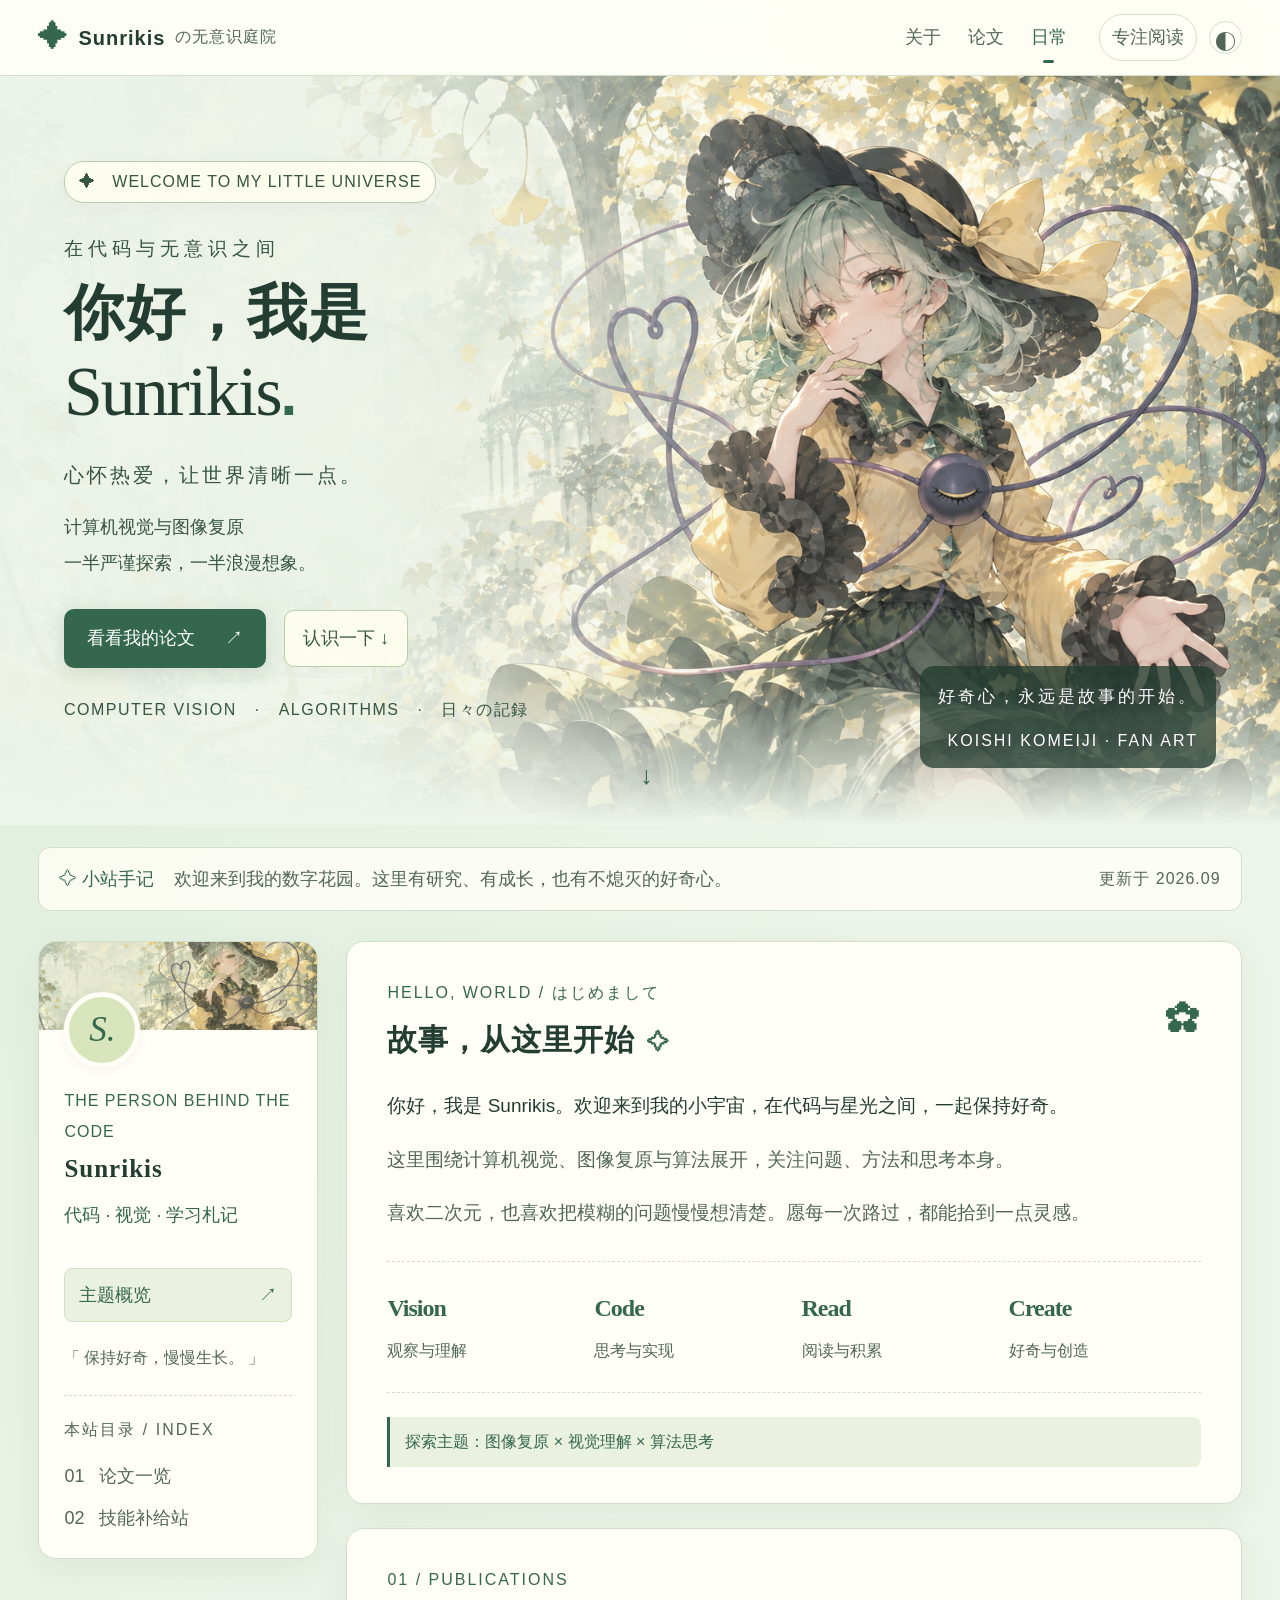
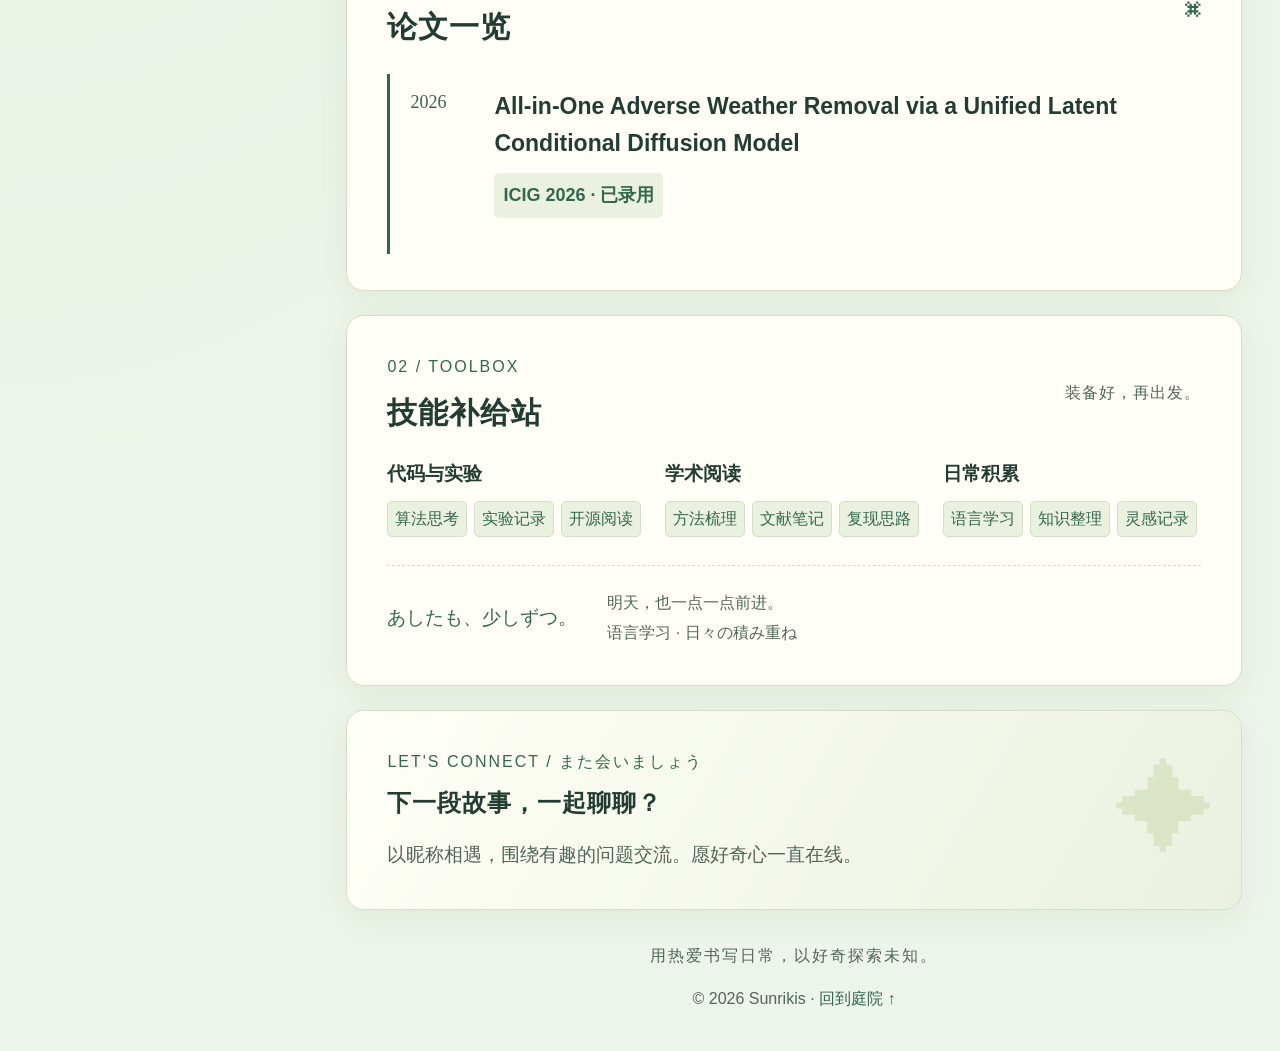
==== index.html @ c8ffd922 "Sunrikis personal homepage" ====
<!doctype html>
<html lang="zh-CN">
<head>
<meta charset="utf-8"><meta name="viewport" content="width=device-width, initial-scale=1">
<meta name="description" content="Sunrikis 的个人主页。计算机视觉、图像复原与算法学习札记。">
<meta name="theme-color" content="#edf4e9"><title>Sunrikis · 个人主页</title>
<link rel="icon" href="assets/favicon.svg" type="image/svg+xml"><link rel="preload" as="image" href="assets/koishi-garden-v2.png"><link rel="stylesheet" href="css/styles.css?v=koishi-20260916-r2">
<script>try{const t=localStorage.getItem('theme');if(t==='dark'||(!t&&matchMedia('(prefers-color-scheme: dark)').matches))document.documentElement.dataset.theme='dark'}catch{}</script>
<script src="js/profile.js?v=koishi-20260916-r2" defer></script><script src="js/script.js?v=koishi-20260916-r2" defer></script>
</head>
<body>
<a class="skip-link" href="#main">跳转到正文</a>
<header class="topbar"><a class="wordmark" href="#home"><span class="brand-icon">✦</span> Sunrikis<span class="brand-suffix">の无意识庭院</span></a>
<nav aria-label="主导航"><a href="#about">关于</a><a href="#publications">论文</a><a href="#skills">日常</a></nav>
<div class="header-tools"><button id="reading-toggle" type="button" aria-pressed="false">专注阅读</button><button class="theme-toggle" id="theme-toggle" type="button" aria-label="切换深浅色主题" aria-pressed="false">◐</button></div></header>
<section id="home" class="hero" aria-labelledby="hero-title">
<img class="hero-image" src="assets/koishi-garden-v2.png" alt="古明地恋同人插画：薄荷绿发、黑帽黄缎带，漫步于梦幻庭园" width="1536" height="1024" fetchpriority="high">
<div class="hero-wash"></div><div class="petals" aria-hidden="true"><i></i><i></i><i></i><i></i><i></i><i></i><i></i></div>
<div class="hero-copy"><p class="welcome-pill">✦ &nbsp; WELCOME TO MY LITTLE UNIVERSE</p><p class="hero-greeting">在代码与无意识之间</p><h1 id="hero-title">你好，我是<br><span>Sunrikis</span><span class="hero-period">.</span></h1><p class="hero-tagline">心怀热爱，让世界清晰一点。</p><p class="hero-description">计算机视觉与图像复原<br>一半严谨探索，一半浪漫想象。</p><div class="hero-actions"><a class="primary-link" href="#publications">看看我的论文 <span>↗</span></a><a class="secondary-link" href="#about">认识一下 ↓</a></div><div class="hero-tags"><span>COMPUTER VISION</span><span>ALGORITHMS</span><span>日々の記録</span></div></div>
<div class="hero-caption"><span>好奇心，永远是故事的开始。</span><small>KOISHI KOMEIJI · FAN ART</small></div><a class="scroll-cue" href="#about" aria-label="向下阅读">↓</a>
</section>
<div class="page-wrap"><div class="announcement"><span>✧ 小站手记</span><p>欢迎来到我的数字花园。这里有研究、有成长，也有不熄灭的好奇心。</p><span class="updated">更新于 2026.09</span></div>
<div class="layout"><aside class="profile" aria-label="个人资料"><div class="profile-banner"></div><div class="profile-inner"><div class="portrait" id="portrait"><span id="initials">S.</span></div><div class="identity"><p class="eyebrow">THE PERSON BEHIND THE CODE</p><h2 id="name">Sunrikis</h2><p class="native-name" id="native-name"></p><p class="role" id="role"></p><p id="affiliation"></p><p class="location" id="location"></p></div><div class="profile-links" id="profile-links"></div><a class="cv-link" id="cv-link" hidden>主题概览 <span>↗</span></a><p class="sidebar-note">「 保持好奇，慢慢生长。 」</p><div class="sidebar-index"><span>本站目录 / INDEX</span><a href="#publications">01 &nbsp; 论文一览</a><a href="#skills">02 &nbsp; 技能补给站</a></div></div></aside>
<main id="main">
<section id="about" class="intro"><div class="section-heading"><div><p class="eyebrow">HELLO, WORLD / はじめまして</p><h2>故事，从这里开始<span class="heading-dot">✧</span></h2></div><span class="section-icon" aria-hidden="true">✿</span></div><div id="bio"></div><div class="stats" id="stats"></div><div class="intro-note" id="focus"></div></section>

<section id="publications"><div class="section-heading"><div><p class="eyebrow">01 / PUBLICATIONS</p><h2>论文一览</h2></div><span class="section-icon" aria-hidden="true">⌘</span></div><div id="publication-list"></div></section>



<section id="skills"><div class="section-heading"><div><p class="eyebrow">02 / TOOLBOX</p><h2>技能补给站</h2></div><span class="section-subtitle">装备好，再出发。</span></div><div class="skill-grid" id="skill-list"></div><div class="language-note"><span>あしたも、少しずつ。</span><p>明天，也一点一点前进。<br><small>语言学习 · 日々の積み重ね</small></p></div></section>
<section id="contact" class="contact"><p class="eyebrow">LET'S CONNECT / また会いましょう</p><h2>下一段故事，一起聊聊？</h2><p id="contact-note"></p><a id="contact-email" hidden></a><span class="contact-star" aria-hidden="true">✦</span></section>
<footer><span class="footer-motto">用热爱书写日常，以好奇探索未知。</span><div>© <span id="year"></span> <span id="footer-name">Sunrikis</span> <span> · </span><a href="#home">回到庭院 ↑</a></div></footer>
</main></div></div><noscript><div class="noscript">请启用 JavaScript 查看完整资料，也可阅读<a href="cv.html">主题概览</a>。</div></noscript>
</body></html>
---- css/styles.css ----
@charset "UTF-8";
:root{--paper:#f6f3fc;--surface:#fff;--ink:#35334b;--muted:#767287;--accent:#8062b4;--line:#eae3f1;--tint:#f3eefb;--shadow:0 8px 32px #68568409;--sans:"Segoe UI","Microsoft YaHei",sans-serif;--serif:Georgia,"Noto Serif SC","Songti SC",serif;color-scheme:light}
:root[data-theme=dark]{--paper:#191825;--surface:#242232;--ink:#eae5f4;--muted:#b5aec8;--accent:#c3a4f5;--line:#3d354f;--tint:#31293f;--shadow:0 8px 32px #0002;color-scheme:dark}
*{box-sizing:border-box}html{scroll-behavior:smooth;scroll-padding-top:90px}body{margin:0;color:var(--ink);background:radial-gradient(ellipse at 2% 35%,#dcd9f433,transparent 45%),radial-gradient(ellipse at 95% 75%,#f5d4e344,transparent 45%),var(--paper);font:19px/1.9 var(--sans)}a{color:var(--accent);text-decoration:none;text-underline-offset:5px}a:hover{text-decoration:underline}button{font:inherit;cursor:pointer}a,button,summary{-webkit-tap-highlight-color:transparent}a:focus-visible,button:focus-visible,summary:focus-visible{outline:3px solid var(--accent);outline-offset:4px}button:disabled{cursor:default}[hidden]{display:none!important}h1,h2,h3,p{margin:0}p+p{margin-top:15px}h1,h2,h3{line-height:1.5}h2{font-size:26px;letter-spacing:1px}h3{font-size:19px}p{overflow-wrap:anywhere}.skip-link{position:fixed;top:-100px;left:15px;background:var(--surface);padding:10px;z-index:100}.skip-link:focus{top:10px}.sr-only{position:absolute;width:1px;height:1px;padding:0;margin:-1px;overflow:hidden;clip:rect(0,0,0,0);white-space:nowrap;border:0}
.topbar{height:76px;padding:0 max(5vw,24px);display:flex;align-items:center;gap:32px;position:sticky;top:0;z-index:20;background:color-mix(in srgb,var(--surface) 90%,transparent);backdrop-filter:blur(18px);border-bottom:1px solid var(--line)}.wordmark{display:flex;align-items:center;gap:10px;color:var(--ink);font-weight:750;font-size:20px;letter-spacing:1px;white-space:nowrap}.brand-icon{color:#ad80ce;font-size:29px}.brand-suffix{font-size:16px;color:var(--muted);font-weight:400}.topbar nav{margin-left:auto;display:flex;gap:27px}.topbar nav a{font-size:16px;color:var(--muted);position:relative}.topbar nav a.active{color:var(--accent)}.topbar nav a.active:after{content:"";position:absolute;bottom:-8px;left:35%;width:30%;height:3px;border-radius:4px;background:var(--accent)}.header-tools{display:flex;gap:12px;align-items:center}.header-tools button{border:1px solid var(--line);background:var(--surface);color:var(--muted);font-size:16px;border-radius:25px;padding:5px 12px;white-space:nowrap}.header-tools .theme-toggle{height:33px;width:33px;padding:0;font-size:21px}.header-tools button:hover{color:var(--accent);background:var(--tint)}
.hero{min-height:665px;height:min(780px,calc(100svh - 76px));position:relative;overflow:hidden;isolation:isolate;background:#edf0fb}.hero-image{position:absolute;inset:0;width:100%;height:100%;object-fit:cover;object-position:50% 44%;z-index:-3}.hero-wash{position:absolute;inset:0;z-index:-2;background:linear-gradient(90deg,#f7f5fff2 0%,#f7f5ffd9 22%,#f7f5ff64 48%,transparent 70%),linear-gradient(0deg,#f6f3fc,transparent 18%)}.hero-copy{padding:85px 0 100px;margin-left:max(8vw,32px);max-width:610px}.welcome-pill{display:inline-block;color:#73568b;background:#ffffff9c;border:1px solid #ffffffbd;border-radius:20px;padding:5px 14px;font-size:16px;letter-spacing:2px;box-shadow:0 4px 18px #56437609}.hero-greeting{font-size:19px;letter-spacing:5px;color:#6d6284;margin:28px 0 10px}.hero h1{font-size:clamp(42px,4.7vw,70px);letter-spacing:1px;line-height:1.2;font-weight:750;color:#37324f}.hero h1>span:first-of-type{font-family:Georgia,serif;font-size:1.16em;font-weight:500;letter-spacing:-2px}.hero-period{color:#b086cc}.hero-tagline{font-size:20px;letter-spacing:3px;color:#665576;margin:23px 0 12px}.hero-description{font-size:16px;line-height:2;color:#71687d}.hero-actions{display:flex;gap:18px;align-items:center;margin-top:28px;font-size:16px}.primary-link{display:inline-flex;align-items:center;gap:30px;padding:12px 23px;border-radius:10px;background:#8465ae;color:#fff;box-shadow:0 5px 20px #78639b30;transition:transform .2s}.primary-link:hover{transform:translateY(-3px);text-decoration:none;background:#715594}.secondary-link{padding:10px 18px;border:1px solid #aa9cba75;background:#ffffff6b;border-radius:10px;color:#675579}.hero-tags{display:flex;gap:18px;margin-top:27px;font-size:16px;letter-spacing:1.5px;color:#776a8a}.hero-tags span+span:before{content:"·";margin-right:18px}.hero-caption{position:absolute;right:5%;bottom:57px;text-align:right;color:#fff;text-shadow:0 1px 7px #34253d80}.hero-caption span{font:17px var(--serif);letter-spacing:3px}.hero-caption small{display:block;font-size:16px;letter-spacing:2px;margin-top:12px}.scroll-cue{position:absolute;bottom:25px;left:50%;color:#7b6593;font-size:25px;animation:float 3s ease-in-out infinite}.petals{position:absolute;inset:0;pointer-events:none;z-index:2;overflow:hidden}.petals i{position:absolute;width:9px;height:15px;border-radius:80% 5% 70% 20%;background:#ffd9e7a6;top:-30px;left:12%;animation:petal 16s linear infinite}.petals i:nth-child(2){left:30%;animation-delay:-6s;animation-duration:19s}.petals i:nth-child(3){left:47%;animation-delay:-13s;animation-duration:22s}.petals i:nth-child(4){left:64%;animation-delay:-9s}.petals i:nth-child(5){left:79%;animation-delay:-4s;animation-duration:20s}.petals i:nth-child(6){left:88%;animation-delay:-12s}.petals i:nth-child(7){left:4%;animation-delay:-3s;animation-duration:25s}@keyframes petal{to{transform:translate(100px,800px) rotate(480deg)}}@keyframes float{50%{transform:translateY(7px)}}
.page-wrap{max-width:1240px;padding:0 28px;margin:auto}.announcement{display:flex;gap:20px;align-items:center;margin:22px 0 30px;padding:14px 20px;border:1px solid var(--line);border-radius:12px;background:color-mix(in srgb,var(--surface) 82%,transparent);font-size:16px}.announcement>span:first-child{color:var(--accent);white-space:nowrap}.announcement p{color:var(--muted);flex:1}.updated{font-size:16px;color:var(--muted);white-space:nowrap;letter-spacing:1px}.layout{display:grid;grid-template-columns:250px minmax(0,1fr);gap:28px}.profile{position:sticky;top:100px;align-self:start;border:1px solid var(--line);border-radius:18px;background:var(--surface);overflow:hidden;box-shadow:var(--shadow)}.profile-banner{height:88px;background:linear-gradient(125deg,#bacbe580,#e4ceef80),url('../assets/koishi-garden-v2.png') center 23%/cover}.profile-inner{padding:0 25px 23px}.portrait{position:relative;margin-top:-38px;width:76px;height:76px;border:5px solid var(--surface);border-radius:50%;background:linear-gradient(145deg,#e6d8f8,#d1e4f5);display:grid;place-items:center;overflow:hidden;color:#7b619b;box-shadow:0 3px 12px #5e426a10}.portrait #initials{font:italic 35px Georgia,serif}.portrait img{position:absolute;width:100%;height:100%;object-fit:cover}.identity{margin-top:18px}.identity .eyebrow{font-size:16px;letter-spacing:1px}.identity h2{font:700 25px Georgia,serif}.native-name{margin:5px 0 15px;color:var(--muted);font-size:16px;letter-spacing:3px}.identity .role{font-size:16px;color:var(--accent)}#affiliation,.location{font-size:16px;color:var(--muted);margin-top:4px}.profile-links{display:flex;gap:15px;flex-wrap:wrap;font-size:16px;margin:21px 0 15px}.cv-link{display:flex;justify-content:space-between;padding:9px 14px;border:1px solid var(--line);border-radius:8px;background:var(--tint);font-size:16px}.sidebar-note{font:16px/1.8 var(--serif);color:var(--muted);margin:22px 0}.sidebar-index{border-top:1px dashed var(--line);padding-top:19px;display:grid;gap:8px}.sidebar-index>span{font-size:16px;letter-spacing:2px;color:var(--muted);margin-bottom:5px}.sidebar-index a{font-size:16px;color:var(--muted)}.sidebar-index a:hover{color:var(--accent)}main{min-width:0}main section{background:var(--surface);border:1px solid var(--line);border-radius:18px;padding:32px;margin-bottom:24px;box-shadow:var(--shadow)}.section-heading{display:flex;align-items:center;justify-content:space-between;gap:18px;margin-bottom:25px}.eyebrow{font-size:16px;letter-spacing:2px;color:var(--accent);margin-bottom:8px}.heading-dot{color:#c1a2d9;font-size:22px;margin-left:12px}.section-icon{font-size:35px;font-weight:300;color:#c8afdd}.section-subtitle{font-size:16px;color:var(--muted);letter-spacing:1px}.intro #bio{font-size:19px;line-height:2.05;color:var(--muted)}.intro #bio p:first-child{color:var(--ink)}.stats{display:grid;grid-template-columns:repeat(4,1fr);gap:15px;margin-top:28px;padding:24px 0;border-top:1px dashed var(--line);border-bottom:1px dashed var(--line)}.stat strong{display:block;font-size:24px;font-weight:550;letter-spacing:-1px;color:var(--accent);font-family:Georgia,serif}.stat span{font-size:16px;color:var(--muted)}.intro-note{border-left:3px solid #b99ad5;padding:10px 15px;background:var(--tint);border-radius:0 8px 8px 0;font-size:16px;color:var(--accent);margin-top:24px}.research-grid{display:grid;grid-template-columns:repeat(3,minmax(0,1fr));gap:14px}.research-card{padding:19px 17px;background:var(--tint);border:1px solid var(--line);border-radius:12px;transition:transform .2s}.research-card:hover{transform:translateY(-4px)}.card-number{font:italic 24px Georgia,serif;color:#b89dce;display:block;margin-bottom:18px}.research-card h3{font-size:19px;margin-bottom:10px}.research-card p{font-size:16px;color:var(--muted);line-height:1.9}.tags{display:flex;flex-wrap:wrap;gap:6px;margin-top:17px}.tags span{border:1px solid var(--line);border-radius:5px;background:var(--surface);padding:2px 7px;font-size:16px;color:var(--accent)}.publication{display:grid;grid-template-columns:50px minmax(0,1fr);gap:14px;border-left:3px solid #b19bd1;padding:5px 0 5px 15px}.pub-year{font:18px Georgia,serif;color:var(--accent);padding-top:4px}.pub-body h3{font:600 19px/1.6 Georgia,var(--sans);overflow-wrap:anywhere}.authors{font-size:16px;color:var(--muted);margin-top:12px}.venue{display:inline-block;font-size:16px;font-weight:600;color:var(--accent);background:var(--tint);border-radius:5px;padding:5px 9px;margin:12px 0}.summary{font-size:16px;color:var(--muted)}.paper-links{display:flex;gap:14px;margin-top:10px;font-size:16px}.section-footnote{font-size:16px;color:var(--muted);margin-top:20px}.citation{margin-top:12px;font-size:16px}.citation pre{max-width:100%;overflow:auto;white-space:pre-wrap;overflow-wrap:anywhere;background:var(--tint);padding:12px}.copy-button{border:1px solid var(--line);border-radius:5px;color:var(--accent);background:var(--surface)}.copy-status{margin-left:10px}
.project-card{border:1px solid var(--line);border-radius:13px;overflow:hidden;margin-top:20px}.project-top{padding:22px 23px;background:linear-gradient(125deg,var(--tint),var(--surface));position:relative}.project-top:after{content:'✧';position:absolute;right:25px;bottom:0;font-size:65px;color:#baa1d126;pointer-events:none}.project-kicker{display:flex;justify-content:space-between;gap:12px;align-items:center;margin-bottom:14px}.project-code{font-size:16px;letter-spacing:2px;color:var(--accent)}.project-status{font-size:16px;color:var(--accent);border:1px solid var(--line);border-radius:20px;padding:3px 9px;background:var(--surface)}.project-top h3{font-size:20px;font-weight:600}.project-subtitle{font-size:16px;color:var(--muted);margin-top:6px}.project-body{padding:19px 23px;font-size:16px;color:var(--muted)}.project-metric{margin-top:17px;padding:13px 15px;background:var(--tint);border-radius:8px}.project-metric strong{display:block;font:22px Georgia,serif;color:var(--accent)}.project-metric small{display:block;margin-top:6px;font-size:16px}.project-details{margin-top:14px}.project-details summary{cursor:pointer;color:var(--accent);font-size:16px}.project-details p{margin-top:10px}.section-lead{font-size:16px;color:var(--muted);margin-top:-10px;margin-bottom:19px}.filters{display:flex;gap:9px;margin-bottom:22px}.filters button{border:1px solid var(--line);border-radius:20px;background:var(--surface);padding:5px 14px;color:var(--muted);font-size:16px}.filters button[aria-pressed=true]{background:var(--accent);color:var(--surface);border-color:var(--accent)}.award-row{display:grid;grid-template-columns:48px minmax(0,1fr) auto;gap:12px;padding:15px 0;border-bottom:1px dashed var(--line);align-items:center}.award-row time{font:16px Georgia,serif;color:var(--muted)}.award-row h3{font-size:16px;font-weight:500}.award-prize{font-size:16px;color:var(--accent);background:var(--tint);padding:3px 8px;border-radius:5px;white-space:nowrap}.honor-list{display:flex;gap:8px;flex-wrap:wrap;margin-top:23px}.honor-list span{font-size:16px;color:var(--accent);background:var(--tint);border:1px solid var(--line);padding:7px 11px;border-radius:7px}.education-item{border-left:2px solid #c4addb;padding-left:22px;position:relative}.education-item:before{content:'';position:absolute;width:10px;height:10px;border-radius:50%;background:#bfa3d8;left:-6px;top:9px;border:2px solid var(--surface)}.period{font-size:16px;color:var(--accent);margin-bottom:10px}.degree{font-size:16px;color:var(--muted);margin-top:8px}.education-detail{font-size:16px;color:var(--muted)}.journey-note{display:flex;gap:16px;padding:18px;background:var(--tint);border-radius:10px;margin-top:25px}.journey-note>span{font-size:25px;color:var(--accent)}.journey-note h3{font-size:16px}.journey-note p{font-size:16px;color:var(--muted);margin-top:6px}.skill-grid{display:grid;grid-template-columns:repeat(3,minmax(0,1fr));gap:20px}.skill-group h3{font-size:16px;margin-bottom:12px}.skill-group .tags{margin-top:0;gap:7px}.skill-group .tags span{font-size:16px;background:var(--tint)}.language-note{display:flex;align-items:center;gap:30px;border-top:1px dashed var(--line);margin-top:28px;padding-top:22px}.language-note>span{font:19px var(--serif);color:var(--accent)}.language-note p{font-size:16px;color:var(--muted)}.language-note small{font-size:16px}.contact{position:relative;background:linear-gradient(120deg,var(--surface),var(--tint));overflow:hidden}.contact h2{font-size:24px}.contact p:not(.eyebrow){font-size:16px;max-width:540px;margin-top:16px;color:var(--muted)}#contact-email{display:inline-block;margin-top:20px;font:18px Georgia,serif;border-bottom:1px solid var(--line);padding-bottom:7px;overflow-wrap:anywhere;max-width:100%}.contact-star{position:absolute;right:25px;bottom:3px;color:#b998d32b;font-size:100px;pointer-events:none}footer{text-align:center;padding:12px 0 36px;color:var(--muted);font-size:16px}.footer-motto{font:16px var(--serif);letter-spacing:2px;display:block;margin:0 0 17px}.noscript{padding:20px;background:var(--surface)}
[data-theme=dark] .hero-wash{background:linear-gradient(90deg,#211c36ee,#211c36b8 30%,#211c3630 65%),linear-gradient(0deg,#191825,transparent 20%)}[data-theme=dark] .hero-image{filter:brightness(.7) saturate(.85)}[data-theme=dark] .hero h1{color:#f0e7ff}[data-theme=dark] .hero-tagline,[data-theme=dark] .hero-greeting{color:#e0ccee}[data-theme=dark] .hero-description,[data-theme=dark] .hero-tags{color:#cec0dd}[data-theme=dark] .welcome-pill{background:#30263e9c;color:#ddc6ee;border-color:#ffffff1a}[data-theme=dark] .secondary-link{background:#30263e9c;color:#ddc6ee}
.reading .hero,.reading .announcement,.reading .profile,.reading .section-icon,.reading .contact-star{display:none}.reading .layout{display:block;max-width:850px;margin:35px auto}.reading main section{box-shadow:none}.reading .topbar{position:sticky}.reading .page-wrap{max-width:940px}.reading .project-top:after{display:none}
@media(min-width:1500px){.hero-copy{margin-left:calc((100vw - 1240px)/2 + 28px)}}
@media(max-width:1050px){.topbar{gap:18px;padding:0 24px}.brand-suffix{display:none}.topbar nav{gap:20px}.layout{grid-template-columns:215px minmax(0,1fr);gap:20px}.page-wrap{padding:0 22px}.profile-inner{padding:0 18px 20px}main section{padding:26px}.research-grid{gap:9px}.research-card{padding:16px 12px}.hero-copy{margin-left:6vw}.section-subtitle{display:none}.hero-caption{right:4%}}
@media(max-width:760px){.topbar{height:auto;min-height:68px;flex-wrap:wrap;padding:12px 20px;gap:10px 16px}.wordmark{font-size:19px}.header-tools{margin-left:auto}.topbar nav{order:3;width:100%;justify-content:space-between;gap:18px;border-top:1px solid var(--line);padding-top:8px}.topbar nav a{font-size:16px}.topbar nav a.active:after{bottom:-4px}.hero{height:670px;min-height:0}.hero-image{object-position:66% center}.hero-wash{background:linear-gradient(90deg,#f7f5ffee,#f7f5ff98 55%,#f7f5ff20),linear-gradient(0deg,#f6f3fc,transparent 20%)}.hero-copy{padding:75px 22px 70px;margin:0;max-width:490px}.hero-greeting{font-size:19px;letter-spacing:3px}.hero h1{font-size:48px}.hero-tagline{font-size:19px;letter-spacing:1px}.hero-caption{display:none}.hero-tags{gap:8px;font-size:16px;letter-spacing:.6px}.hero-tags span+span:before{margin-right:8px}.welcome-pill{font-size:16px;letter-spacing:1px}.announcement{margin:13px 0 20px;padding:12px;gap:12px}.announcement p{font-size:16px}.updated{display:none}.page-wrap{padding:0 16px}.layout{grid-template-columns:1fr}.profile{position:static}.profile-banner{height:64px}.profile-inner{padding:0 22px 20px;display:grid;grid-template-columns:66px minmax(0,1fr);column-gap:18px}.portrait{width:66px;height:66px;margin-top:-22px;grid-column:1;grid-row:1/3}.identity{grid-column:2;margin-top:12px}.identity .eyebrow,.location,.sidebar-index,.sidebar-note{display:none}.identity h2{font-size:23px}.native-name{margin:3px 0 8px}.profile-links{grid-column:2;margin:12px 0}.cv-link{grid-column:2}.profile-inner .role{font-size:16px}.profile-inner #affiliation{font-size:16px}main section{padding:25px 21px;margin-bottom:20px;border-radius:14px}.section-heading{margin-bottom:22px}h2{font-size:23px}.eyebrow{font-size:16px}.research-grid{grid-template-columns:1fr}.research-card{padding:18px;display:grid;grid-template-columns:30px minmax(0,1fr);gap:0 10px}.card-number{grid-row:1/4;font-size:21px;margin:0}.research-card h3,.research-card p,.research-card .tags{grid-column:2}.research-card h3{margin-bottom:5px}.research-card .tags{margin-top:10px}.stats{gap:14px;grid-template-columns:repeat(2,1fr)}.stat strong{font-size:26px}.stat span{font-size:16px}.publication{grid-template-columns:1fr;gap:8px;padding-left:12px}.pub-body h3{font-size:18px}.project-top,.project-body{padding:18px}.project-top h3{font-size:19px}.project-kicker{align-items:flex-start}.project-code{font-size:16px;letter-spacing:1px}.project-status{font-size:16px}.award-row{grid-template-columns:38px minmax(0,1fr);gap:3px 10px}.award-row time{grid-row:1/3}.award-prize{grid-column:2;justify-self:start;margin-top:4px}.award-row h3{font-size:16px}.skill-grid{grid-template-columns:1fr;gap:22px}.language-note{gap:15px;flex-wrap:wrap}.contact h2{font-size:22px}.intro #bio{font-size:16px}html{scroll-padding-top:130px}.reading .layout{margin-top:20px}}
@media(prefers-reduced-motion:reduce){html{scroll-behavior:auto}*,*:before,*:after{animation:none!important;transition:none!important}.petals{display:none}}
@media print{.topbar,.hero,.profile,.announcement,.filters,.contact-star,footer{display:none}.layout{display:block}.page-wrap{max-width:none;padding:0}body{background:white;color:#222}main section{box-shadow:none;border:0;padding:12px 0;margin:0;break-inside:avoid}.project-card{break-inside:avoid}.project-details{display:block}a{color:inherit}}

/* Comfortable reading at every viewport, including enlarged browser text. */
[hidden]{display:none!important}
.hero{height:auto;min-height:740px}
.hero-copy{max-width:680px}
.hero-tags,.hero-actions,.filters,.project-kicker{flex-wrap:wrap}
.welcome-pill{letter-spacing:1px}
.research-grid,.skill-grid{grid-template-columns:repeat(auto-fit,minmax(min(100%,210px),1fr))}
.project-status{max-width:100%;overflow-wrap:anywhere}
.stat{min-width:0}.stat strong{overflow-wrap:anywhere}
.topbar nav{flex-wrap:wrap}
@media(max-width:1050px){.topbar{height:auto;min-height:76px;flex-wrap:wrap;padding-top:12px;padding-bottom:12px}.layout{grid-template-columns:240px minmax(0,1fr)}}
@media(max-width:760px){.layout{grid-template-columns:1fr}.hero{min-height:710px}.hero-copy{padding-top:55px}.hero-tags span+span:before{display:none}.topbar nav{gap:8px 14px}.announcement{align-items:flex-start;flex-wrap:wrap}.announcement p{flex-basis:100%}.section-heading{gap:10px}.project-kicker{flex-direction:column}.research-grid,.skill-grid{grid-template-columns:1fr}}

/* Koishi garden: broad layout, readable type, mint and butter yellow. */
:root{--paper:#edf4e9;--surface:#fffff7;--ink:#243d33;--muted:#526658;--accent:#35674f;--line:#d2dfca;--tint:#eaf1df;--shadow:0 8px 32px #284c3610}
:root[data-theme=dark]{--paper:#14221c;--surface:#203229;--ink:#edf3de;--muted:#c0cfb8;--accent:#c9de96;--line:#49604d;--tint:#2c4134;--shadow:0 8px 32px #0002}
body{background:radial-gradient(ellipse at 0 25%,#c8e6c750,transparent 50%),var(--paper)}
.page-wrap{width:94%;max-width:1800px;padding:0;margin:auto}.layout{grid-template-columns:280px minmax(0,1fr);gap:28px}
main section{padding:36px 40px}.intro #bio{font-size:19px}.section-heading h2{font-size:30px}.pub-body h3{font-size:23px}.venue{font-size:18px}.publication{grid-template-columns:70px minmax(0,1fr);padding:14px 20px;border-color:var(--accent)}
.topbar{padding-inline:3%;}.topbar nav a,.header-tools button,.sidebar-index a,.cv-link,.identity .role,.announcement,.hero-description,.hero-actions{font-size:18px}
.hero{background:var(--paper);min-height:740px}.hero-copy{margin-left:5%;max-width:650px}.hero-image{object-position:70% top}.hero-wash{background:linear-gradient(90deg,#edf4e9f5,#edf4e9d9 28%,#edf4e918 62%),linear-gradient(0deg,var(--paper),transparent 20%)}
.hero h1{color:#243d33}.hero-greeting,.hero-tagline,.hero-description,.hero-tags{color:#365543}.hero-period,.brand-icon,.section-icon,.heading-dot,.scroll-cue{color:var(--accent)}
.welcome-pill,.secondary-link{color:#365543;background:#ffffeee0;border-color:#b9ceac}.primary-link{background:#35674f;color:#fff;box-shadow:0 5px 20px #35584125}.primary-link:hover{background:#244d39}.hero-caption{background:#203a2fbd;padding:12px 18px;border-radius:14px}
.petals i{background:#d6df80b3}.profile-banner{background:linear-gradient(125deg,#c9dda730,#f0db7730),url('../assets/koishi-garden-v2.png') 75% 30%/cover}.portrait{background:#d8e5bc;color:#35674f}.intro-note{border-color:var(--accent)}.contact-star{color:#a7bd7340}
[data-theme=dark] .hero-wash{background:linear-gradient(90deg,#14221cf5,#14221cc9 28%,#14221c10 65%),linear-gradient(0deg,var(--paper),transparent 20%)}
[data-theme=dark] .hero h1,[data-theme=dark] .hero-greeting,[data-theme=dark] .hero-tagline{color:#edf3de}[data-theme=dark] .hero-description,[data-theme=dark] .hero-tags{color:#d9e6cf}[data-theme=dark] .welcome-pill,[data-theme=dark] .secondary-link{background:#203229e8;color:#edf3de;border-color:#607650}
.reading .page-wrap{width:94%;max-width:1450px}.reading .layout{max-width:1250px}.reading #bio{max-width:72ch}.skill-group h3,.contact p:not(.eyebrow){font-size:19px}
@media(max-width:1050px){.layout{grid-template-columns:250px minmax(0,1fr)}main section{padding:28px}.hero-copy{margin-left:4%}}
@media(max-width:760px){.page-wrap{width:calc(100% - 24px)}.layout{grid-template-columns:1fr}.hero{min-height:840px}.hero-image{object-position:73% top;height:400px}.hero-wash{background:linear-gradient(0deg,var(--paper) 48%,transparent 78%)}.hero-copy{padding:325px 22px 42px;margin:0;max-width:none}.hero-greeting{margin-top:16px}.hero h1{font-size:44px}.hero-description{font-size:19px}.hero-tags{margin-top:18px}.welcome-pill{font-size:16px;letter-spacing:0}.hero h1 br{display:none}.hero h1>span:first-of-type{display:block}.scroll-cue{display:none}.topbar{padding:12px}.wordmark{font-size:21px}.header-tools{gap:7px}.header-tools button{font-size:16px}.topbar nav{justify-content:space-around}.section-heading h2{font-size:26px}main section{padding:25px 20px}.publication{grid-template-columns:1fr;padding:10px 14px}.pub-body h3{font-size:21px}.intro #bio{font-size:19px}[data-theme=dark] .hero-wash{background:linear-gradient(0deg,var(--paper) 48%,transparent 78%)}.announcement p,.stat span,.profile-inner .role{font-size:17px}}

@media(max-width:760px){.hero-period{display:none}}
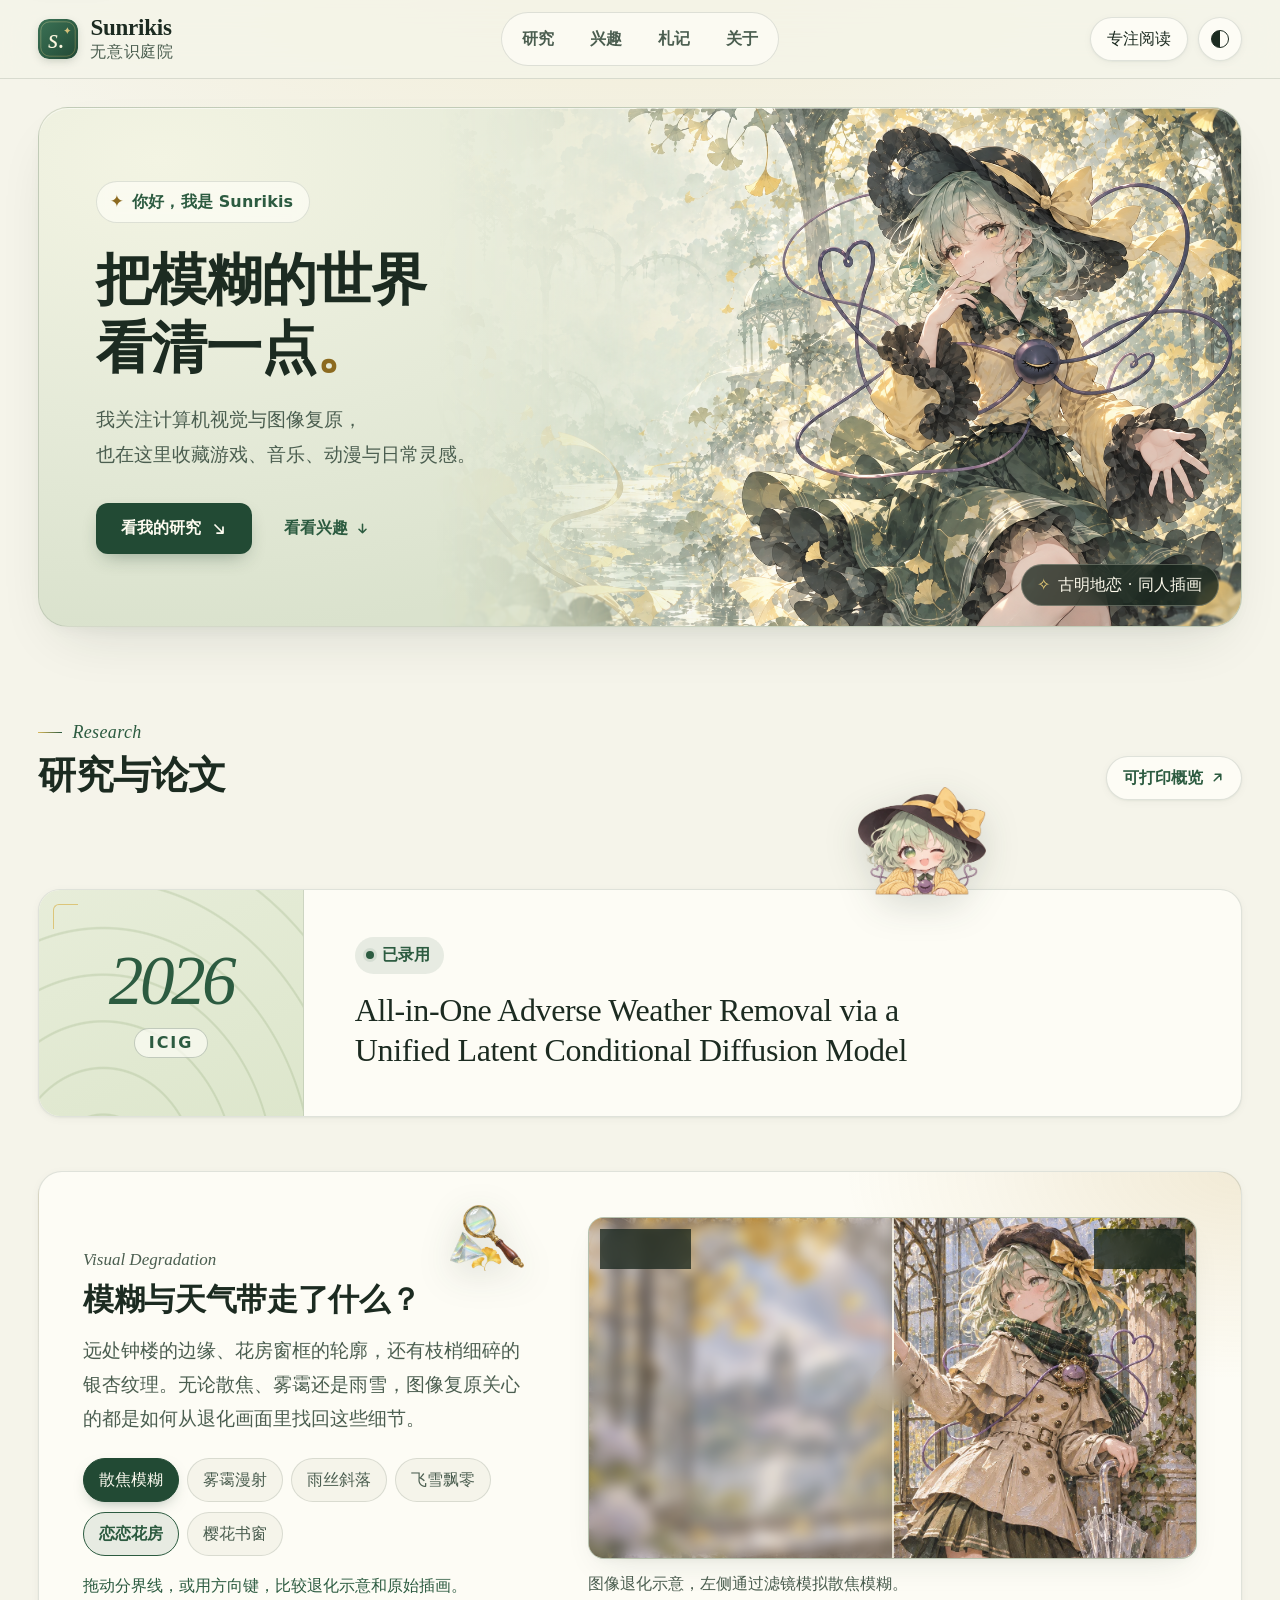
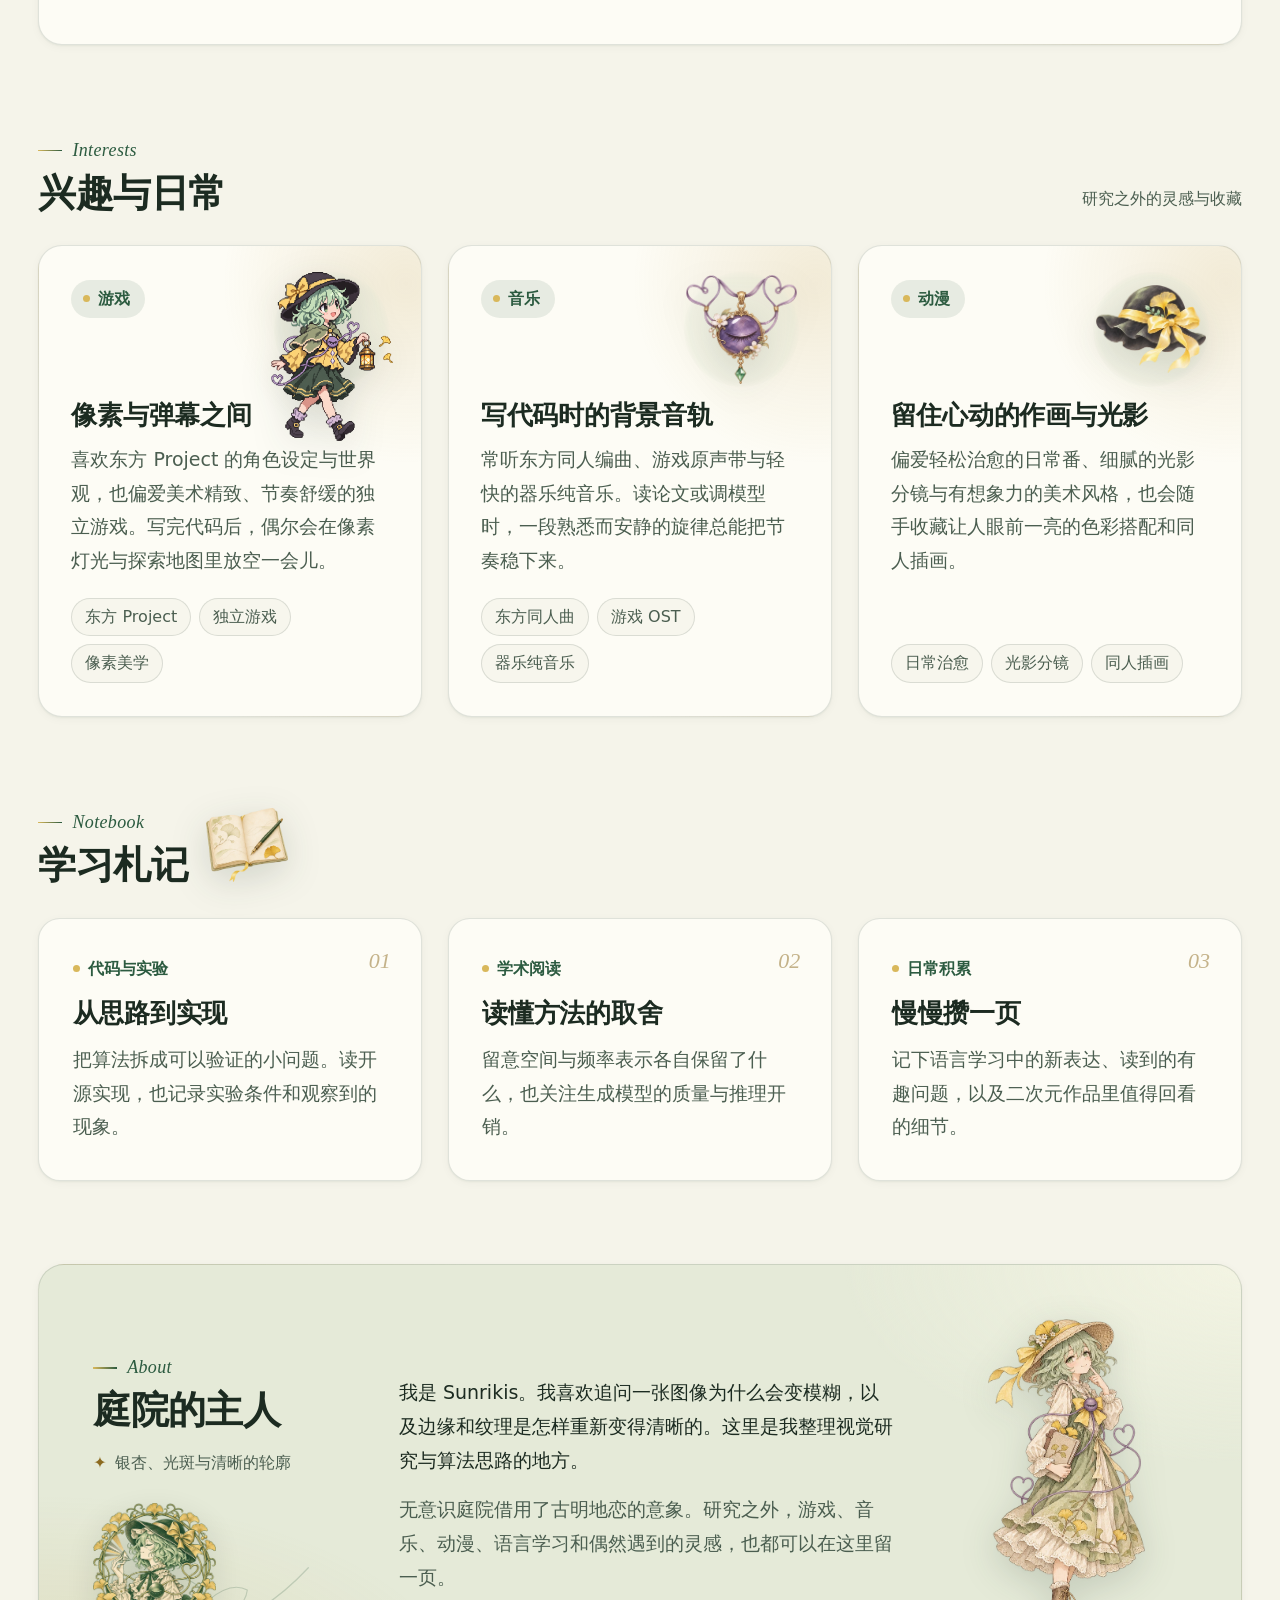
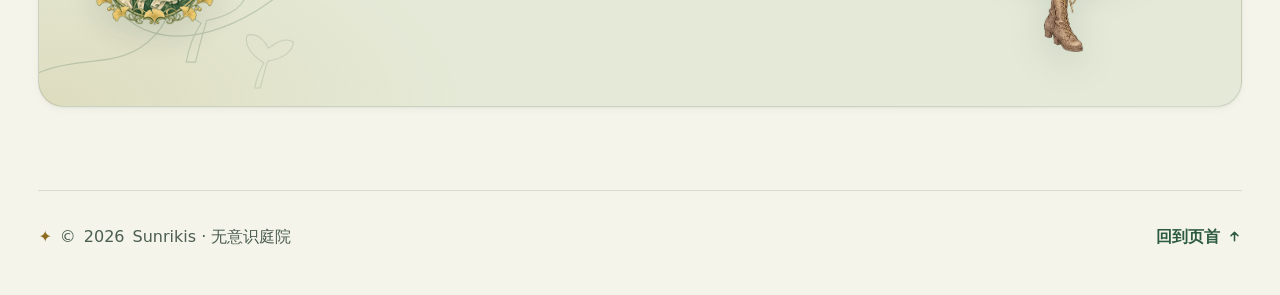
==== commit 43364803: "Refresh the Sunrikis personal homepage with Koishi artwork and interests" ====
--- a/index.html
+++ b/index.html
@@ -1,35 +1,348 @@
 <!doctype html>
 <html lang="zh-CN">
 <head>
-<meta charset="utf-8"><meta name="viewport" content="width=device-width, initial-scale=1">
-<meta name="description" content="Sunrikis 的个人主页。计算机视觉、图像复原与算法学习札记。">
-<meta name="theme-color" content="#edf4e9"><title>Sunrikis · 个人主页</title>
-<link rel="icon" href="assets/favicon.svg" type="image/svg+xml"><link rel="preload" as="image" href="assets/koishi-garden-v2.png"><link rel="stylesheet" href="css/styles.css?v=koishi-20260916-r2">
-<script>try{const t=localStorage.getItem('theme');if(t==='dark'||(!t&&matchMedia('(prefers-color-scheme: dark)').matches))document.documentElement.dataset.theme='dark'}catch{}</script>
-<script src="js/profile.js?v=koishi-20260916-r2" defer></script><script src="js/script.js?v=koishi-20260916-r2" defer></script>
+  <meta charset="utf-8">
+  <meta name="viewport" content="width=device-width, initial-scale=1">
+  <!-- profile:meta:start -->
+  <meta name="description" content="Sunrikis 的个人主页，记录图像复原研究、算法学习，以及游戏、音乐与动漫等日常兴趣。">
+  <!-- profile:meta:end -->
+  <meta name="theme-color" content="#f5f4ea">
+  <title>Sunrikis · 无意识庭院</title>
+  <link rel="icon" href="assets/favicon.svg" type="image/svg+xml">
+  <link rel="stylesheet" href="css/styles.css?v=garden-20261124-v2">
+  <script>
+    try {
+      const theme = localStorage.getItem("theme");
+      if (theme === "dark" || (!theme && matchMedia("(prefers-color-scheme: dark)").matches)) {
+        document.documentElement.dataset.theme = "dark";
+      }
+    } catch {}
+  </script>
+  <script src="js/script.js?v=garden-20261124-v2" defer></script>
 </head>
 <body>
-<a class="skip-link" href="#main">跳转到正文</a>
-<header class="topbar"><a class="wordmark" href="#home"><span class="brand-icon">✦</span> Sunrikis<span class="brand-suffix">の无意识庭院</span></a>
-<nav aria-label="主导航"><a href="#about">关于</a><a href="#publications">论文</a><a href="#skills">日常</a></nav>
-<div class="header-tools"><button id="reading-toggle" type="button" aria-pressed="false">专注阅读</button><button class="theme-toggle" id="theme-toggle" type="button" aria-label="切换深浅色主题" aria-pressed="false">◐</button></div></header>
-<section id="home" class="hero" aria-labelledby="hero-title">
-<img class="hero-image" src="assets/koishi-garden-v2.png" alt="古明地恋同人插画：薄荷绿发、黑帽黄缎带，漫步于梦幻庭园" width="1536" height="1024" fetchpriority="high">
-<div class="hero-wash"></div><div class="petals" aria-hidden="true"><i></i><i></i><i></i><i></i><i></i><i></i><i></i></div>
-<div class="hero-copy"><p class="welcome-pill">✦ &nbsp; WELCOME TO MY LITTLE UNIVERSE</p><p class="hero-greeting">在代码与无意识之间</p><h1 id="hero-title">你好，我是<br><span>Sunrikis</span><span class="hero-period">.</span></h1><p class="hero-tagline">心怀热爱，让世界清晰一点。</p><p class="hero-description">计算机视觉与图像复原<br>一半严谨探索，一半浪漫想象。</p><div class="hero-actions"><a class="primary-link" href="#publications">看看我的论文 <span>↗</span></a><a class="secondary-link" href="#about">认识一下 ↓</a></div><div class="hero-tags"><span>COMPUTER VISION</span><span>ALGORITHMS</span><span>日々の記録</span></div></div>
-<div class="hero-caption"><span>好奇心，永远是故事的开始。</span><small>KOISHI KOMEIJI · FAN ART</small></div><a class="scroll-cue" href="#about" aria-label="向下阅读">↓</a>
-</section>
-<div class="page-wrap"><div class="announcement"><span>✧ 小站手记</span><p>欢迎来到我的数字花园。这里有研究、有成长，也有不熄灭的好奇心。</p><span class="updated">更新于 2026.09</span></div>
-<div class="layout"><aside class="profile" aria-label="个人资料"><div class="profile-banner"></div><div class="profile-inner"><div class="portrait" id="portrait"><span id="initials">S.</span></div><div class="identity"><p class="eyebrow">THE PERSON BEHIND THE CODE</p><h2 id="name">Sunrikis</h2><p class="native-name" id="native-name"></p><p class="role" id="role"></p><p id="affiliation"></p><p class="location" id="location"></p></div><div class="profile-links" id="profile-links"></div><a class="cv-link" id="cv-link" hidden>主题概览 <span>↗</span></a><p class="sidebar-note">「 保持好奇，慢慢生长。 」</p><div class="sidebar-index"><span>本站目录 / INDEX</span><a href="#publications">01 &nbsp; 论文一览</a><a href="#skills">02 &nbsp; 技能补给站</a></div></div></aside>
-<main id="main">
-<section id="about" class="intro"><div class="section-heading"><div><p class="eyebrow">HELLO, WORLD / はじめまして</p><h2>故事，从这里开始<span class="heading-dot">✧</span></h2></div><span class="section-icon" aria-hidden="true">✿</span></div><div id="bio"></div><div class="stats" id="stats"></div><div class="intro-note" id="focus"></div></section>
-
-<section id="publications"><div class="section-heading"><div><p class="eyebrow">01 / PUBLICATIONS</p><h2>论文一览</h2></div><span class="section-icon" aria-hidden="true">⌘</span></div><div id="publication-list"></div></section>
-
-
-
-<section id="skills"><div class="section-heading"><div><p class="eyebrow">02 / TOOLBOX</p><h2>技能补给站</h2></div><span class="section-subtitle">装备好，再出发。</span></div><div class="skill-grid" id="skill-list"></div><div class="language-note"><span>あしたも、少しずつ。</span><p>明天，也一点一点前进。<br><small>语言学习 · 日々の積み重ね</small></p></div></section>
-<section id="contact" class="contact"><p class="eyebrow">LET'S CONNECT / また会いましょう</p><h2>下一段故事，一起聊聊？</h2><p id="contact-note"></p><a id="contact-email" hidden></a><span class="contact-star" aria-hidden="true">✦</span></section>
-<footer><span class="footer-motto">用热爱书写日常，以好奇探索未知。</span><div>© <span id="year"></span> <span id="footer-name">Sunrikis</span> <span> · </span><a href="#home">回到庭院 ↑</a></div></footer>
-</main></div></div><noscript><div class="noscript">请启用 JavaScript 查看完整资料，也可阅读<a href="cv.html">主题概览</a>。</div></noscript>
-</body></html>
+  <a class="skip-link" href="#main">跳转到正文</a>
+  <header class="site-header" id="site-header">
+    <div class="shell header-inner">
+      <a class="wordmark" href="#home">
+        <img src="assets/favicon.svg" alt="" width="40" height="40">
+        <span>Sunrikis<small>无意识庭院</small></span>
+      </a>
+      <nav aria-label="主导航">
+        <a href="#publications" data-nav="publications">研究</a>
+        <a href="#interests" data-nav="interests">兴趣</a>
+        <a href="#skills" data-nav="skills">札记</a>
+        <a href="#about" data-nav="about">关于</a>
+      </nav>
+      <div class="header-tools">
+        <button id="reading-toggle" type="button" aria-pressed="false" hidden>专注阅读</button>
+        <button id="theme-toggle" type="button" aria-label="切换深色主题" aria-pressed="false" hidden>
+          <span class="theme-symbol" aria-hidden="true"></span>
+        </button>
+      </div>
+    </div>
+    <span class="scroll-progress" id="scroll-progress" aria-hidden="true"></span>
+  </header>
+
+  <main id="main" class="shell" tabindex="-1">
+    <section id="home" class="hero" aria-labelledby="hero-title">
+      <div class="hero-copy">
+        <p class="hero-intro"><span class="intro-spark" aria-hidden="true">✦</span> 你好，我是 Sunrikis</p>
+        <h1 id="hero-title">把模糊的世界<br>看清一点<span>。</span></h1>
+        <p class="hero-description">我关注计算机视觉与图像复原，<br class="desktop-break">也在这里收藏游戏、音乐、动漫与日常灵感。</p>
+        <div class="hero-actions">
+          <a class="button primary" href="#publications">
+            <span>看我的研究</span>
+            <svg class="btn-arrow" width="16" height="16" viewBox="0 0 16 16" fill="none" aria-hidden="true">
+              <path d="M4 4l8 8m0 0V6m0 6H6" stroke="currentColor" stroke-width="1.75" stroke-linecap="round" stroke-linejoin="round"/>
+            </svg>
+          </a>
+          <a class="text-link hero-secondary" href="#interests">
+            <span>看看兴趣</span>
+            <svg class="btn-arrow" width="15" height="15" viewBox="0 0 16 16" fill="none" aria-hidden="true">
+              <path d="M8 3.5v9m0 0l3.75-3.75M8 12.5L4.25 8.75" stroke="currentColor" stroke-width="1.65" stroke-linecap="round" stroke-linejoin="round"/>
+            </svg>
+          </a>
+        </div>
+      </div>
+      <figure class="hero-art">
+        <img src="assets/koishi-garden-v2.png" alt="古明地恋戴着缀有黄缎带的黑帽，站在洒满阳光的银杏庭院里" width="1536" height="1024" fetchpriority="high">
+        <div class="hero-petals" aria-hidden="true">
+          <svg class="petal petal-1" viewBox="0 0 32 32"><path d="M16 28c-.6-4.5-.6-7.5 0-11C9 15 4.5 11.5 5 7c4.5-1.5 8 1.5 11 4.8C19 8.5 22.5 5.5 27 7c.5 4.5-4 8-11 10 .6 3.5.6 6.5 0 11Z" fill="currentColor"/></svg>
+          <svg class="petal petal-2" viewBox="0 0 32 32"><path d="M16 28c-.6-4.5-.6-7.5 0-11C9 15 4.5 11.5 5 7c4.5-1.5 8 1.5 11 4.8C19 8.5 22.5 5.5 27 7c.5 4.5-4 8-11 10 .6 3.5.6 6.5 0 11Z" fill="currentColor"/></svg>
+          <svg class="petal petal-3" viewBox="0 0 32 32"><path d="M16 28c-.6-4.5-.6-7.5 0-11C9 15 4.5 11.5 5 7c4.5-1.5 8 1.5 11 4.8C19 8.5 22.5 5.5 27 7c.5 4.5-4 8-11 10 .6 3.5.6 6.5 0 11Z" fill="currentColor"/></svg>
+          <svg class="petal petal-4" viewBox="0 0 32 32"><path d="M16 28c-.6-4.5-.6-7.5 0-11C9 15 4.5 11.5 5 7c4.5-1.5 8 1.5 11 4.8C19 8.5 22.5 5.5 27 7c.5 4.5-4 8-11 10 .6 3.5.6 6.5 0 11Z" fill="currentColor"/></svg>
+          <svg class="petal petal-5" viewBox="0 0 32 32"><path d="M16 28c-.6-4.5-.6-7.5 0-11C9 15 4.5 11.5 5 7c4.5-1.5 8 1.5 11 4.8C19 8.5 22.5 5.5 27 7c.5 4.5-4 8-11 10 .6 3.5.6 6.5 0 11Z" fill="currentColor"/></svg>
+        </div>
+        <figcaption><span class="caption-spark" aria-hidden="true">✧</span> 古明地恋 · 同人插画</figcaption>
+      </figure>
+    </section>
+
+    <section id="publications" class="page-section" aria-labelledby="research-title">
+      <div class="section-heading">
+        <div>
+          <p class="section-label" lang="en">Research</p>
+          <h2 id="research-title">研究与论文</h2>
+        </div>
+        <a class="text-link overview-link" href="cv.html">
+          <span>可打印概览</span>
+          <svg width="15" height="15" viewBox="0 0 16 16" fill="none" aria-hidden="true">
+            <path d="M4.5 11.5l7-7m0 0H5.5m6 0v6" stroke="currentColor" stroke-width="1.65" stroke-linecap="round" stroke-linejoin="round"/>
+          </svg>
+        </a>
+      </div>
+      <!-- profile:publications:start -->
+      <div class="publication-stage">
+        <img class="chibi-peeker" src="assets/koishi-chibi-peeker.webp" alt="Q版古明地恋趴在卡片边缘眨眼微笑" width="640" height="545" loading="lazy">
+        <article class="publication">
+          <div class="paper-date">
+            <time class="paper-year" datetime="2026">2026</time>
+            <span class="paper-venue">ICIG</span>
+          </div>
+          <div class="paper-copy">
+            <p class="paper-status">已录用</p>
+            <h3 lang="en">All-in-One Adverse Weather Removal via a Unified Latent Conditional Diffusion Model</h3>
+          </div>
+        </article>
+      </div>
+      <!-- profile:publications:end -->
+
+      <div class="vision">
+        <div class="vision-copy">
+          <div class="vision-eyebrow-row">
+            <p class="vision-kicker" lang="en">Visual Degradation</p>
+            <img class="vision-prop" src="assets/prop-optical-lens.webp" alt="" width="460" height="406" loading="lazy">
+          </div>
+          <h3>模糊与天气带走了什么？</h3>
+          <p>远处钟楼的边缘、花房窗框的轮廓，还有枝梢细碎的银杏纹理。无论散焦、雾霭还是雨雪，图像复原关心的都是如何从退化画面里找回这些细节。</p>
+          <div class="vision-controls">
+            <div class="degrade-modes" id="degrade-modes" role="group" aria-label="切换图像退化模拟模式" hidden>
+              <button type="button" data-mode="blur" aria-pressed="true">散焦模糊</button>
+              <button type="button" data-mode="haze" aria-pressed="false">雾霭漫射</button>
+              <button type="button" data-mode="rain" aria-pressed="false">雨丝斜落</button>
+              <button type="button" data-mode="snow" aria-pressed="false">飞雪飘零</button>
+            </div>
+            <div class="scene-modes" id="scene-modes" role="group" aria-label="切换对比插画场景" hidden>
+              <button type="button" data-scene="koishi" aria-pressed="true">恋恋花房</button>
+              <button type="button" data-scene="study" aria-pressed="false">樱花书窗</button>
+            </div>
+          </div>
+          <p id="compare-instructions" hidden>拖动分界线，或用方向键，比较退化示意和原始插画。</p>
+        </div>
+        <figure class="demo">
+          <div class="comparison" data-mode="blur">
+            <img id="compare-sharp-img" src="assets/koishi-impasto-window.webp" alt="厚涂油画风格的古明地恋倚在雨后放晴的玻璃花房窗边，远方可见钟楼、湖面与金色银杏叶" width="1536" height="1024" loading="lazy">
+            <div class="comparison-blur" aria-hidden="true">
+              <img id="compare-blur-img" src="assets/koishi-impasto-window.webp" alt="" width="1536" height="1024" loading="lazy">
+              <div class="fx-haze"></div>
+              <svg class="fx-rain" viewBox="0 0 960 540" preserveAspectRatio="xMidYMid slice">
+                <defs>
+                  <linearGradient id="rain-drop" x1="0" y1="0" x2="0" y2="1">
+                    <stop offset="0%" stop-color="#eaf2ff" stop-opacity="0"/>
+                    <stop offset="55%" stop-color="#f3f8ff" stop-opacity=".75"/>
+                    <stop offset="100%" stop-color="#ffffff" stop-opacity=".1"/>
+                  </linearGradient>
+                </defs>
+                <g stroke="url(#rain-drop)" stroke-linecap="round">
+                  <g stroke-width="1.6" opacity=".78">
+                    <line x1="78" y1="-20" x2="26" y2="130"/><line x1="158" y1="30" x2="104" y2="195"/>
+                    <line x1="242" y1="-10" x2="184" y2="160"/><line x1="336" y1="50" x2="278" y2="220"/>
+                    <line x1="422" y1="-30" x2="365" y2="145"/><line x1="518" y1="22" x2="460" y2="190"/>
+                    <line x1="612" y1="-15" x2="554" y2="165"/><line x1="704" y1="40" x2="646" y2="215"/>
+                    <line x1="802" y1="-20" x2="742" y2="155"/><line x1="896" y1="32" x2="838" y2="205"/>
+                    <line x1="112" y1="210" x2="54" y2="380"/><line x1="204" y1="255" x2="144" y2="430"/>
+                    <line x1="298" y1="190" x2="240" y2="365"/><line x1="392" y1="270" x2="334" y2="445"/>
+                    <line x1="486" y1="220" x2="428" y2="395"/><line x1="582" y1="265" x2="524" y2="440"/>
+                    <line x1="674" y1="205" x2="616" y2="380"/><line x1="766" y1="260" x2="708" y2="435"/>
+                    <line x1="862" y1="215" x2="804" y2="390"/><line x1="944" y1="280" x2="886" y2="455"/>
+                    <line x1="64" y1="390" x2="12" y2="540"/><line x1="172" y1="415" x2="120" y2="565"/>
+                    <line x1="268" y1="380" x2="216" y2="535"/><line x1="364" y1="420" x2="312" y2="570"/>
+                    <line x1="458" y1="395" x2="406" y2="545"/><line x1="554" y1="425" x2="502" y2="575"/>
+                    <line x1="648" y1="388" x2="596" y2="540"/><line x1="742" y1="418" x2="690" y2="568"/>
+                    <line x1="838" y1="392" x2="786" y2="545"/><line x1="924" y1="430" x2="872" y2="580"/>
+                  </g>
+                  <g stroke-width="1" opacity=".48">
+                    <line x1="42" y1="60" x2="4" y2="175"/><line x1="126" y1="115" x2="88" y2="230"/>
+                    <line x1="210" y1="78" x2="172" y2="192"/><line x1="288" y1="130" x2="250" y2="245"/>
+                    <line x1="378" y1="88" x2="340" y2="202"/><line x1="468" y1="142" x2="430" y2="258"/>
+                    <line x1="558" y1="96" x2="520" y2="212"/><line x1="646" y1="145" x2="608" y2="262"/>
+                    <line x1="740" y1="92" x2="702" y2="208"/><line x1="832" y1="138" x2="794" y2="252"/>
+                    <line x1="918" y1="85" x2="880" y2="200"/><line x1="152" y1="322" x2="114" y2="438"/>
+                    <line x1="246" y1="348" x2="208" y2="462"/><line x1="342" y1="316" x2="304" y2="432"/>
+                    <line x1="436" y1="354" x2="398" y2="470"/><line x1="530" y1="324" x2="492" y2="440"/>
+                    <line x1="624" y1="352" x2="586" y2="468"/><line x1="718" y1="318" x2="680" y2="434"/>
+                    <line x1="812" y1="350" x2="774" y2="466"/><line x1="902" y1="326" x2="864" y2="442"/>
+                  </g>
+                </g>
+              </svg>
+              <svg class="fx-snow" viewBox="0 0 960 540" preserveAspectRatio="xMidYMid slice">
+                <defs>
+                  <radialGradient id="flake-soft">
+                    <stop offset="0%" stop-color="#ffffff" stop-opacity=".95"/>
+                    <stop offset="45%" stop-color="#f4f8ff" stop-opacity=".6"/>
+                    <stop offset="100%" stop-color="#ffffff" stop-opacity="0"/>
+                  </radialGradient>
+                </defs>
+                <g fill="url(#flake-soft)">
+                  <circle cx="84" cy="76" r="14"/><circle cx="218" cy="142" r="18"/><circle cx="386" cy="88" r="15"/>
+                  <circle cx="534" cy="166" r="20"/><circle cx="692" cy="96" r="14"/><circle cx="842" cy="154" r="17"/>
+                  <circle cx="146" cy="296" r="19"/><circle cx="312" cy="252" r="13"/><circle cx="462" cy="322" r="16"/>
+                  <circle cx="624" cy="276" r="19"/><circle cx="776" cy="312" r="15"/><circle cx="904" cy="268" r="13"/>
+                  <circle cx="96" cy="442" r="16"/><circle cx="258" cy="412" r="14"/><circle cx="418" cy="466" r="18"/>
+                  <circle cx="578" cy="428" r="15"/><circle cx="734" cy="458" r="17"/><circle cx="868" cy="416" r="14"/>
+                </g>
+                <g fill="#ffffff" opacity=".88">
+                  <circle cx="48" cy="42" r="3.2"/><circle cx="128" cy="112" r="4.2"/><circle cx="174" cy="54" r="2.6"/>
+                  <circle cx="264" cy="94" r="3.8"/><circle cx="322" cy="168" r="4.5"/><circle cx="432" cy="52" r="3"/>
+                  <circle cx="488" cy="126" r="4"/><circle cx="584" cy="76" r="3.4"/><circle cx="642" cy="148" r="4.6"/>
+                  <circle cx="748" cy="64" r="3.2"/><circle cx="804" cy="118" r="4.1"/><circle cx="892" cy="72" r="3.5"/>
+                  <circle cx="68" cy="214" r="4"/><circle cx="182" cy="238" r="3"/><circle cx="244" cy="312" r="4.4"/>
+                  <circle cx="358" cy="204" r="3.6"/><circle cx="412" cy="278" r="4.2"/><circle cx="518" cy="232" r="3.1"/>
+                  <circle cx="566" cy="318" r="4.5"/><circle cx="668" cy="218" r="3.6"/><circle cx="722" cy="286" r="4.2"/>
+                  <circle cx="826" cy="234" r="3.4"/><circle cx="888" cy="324" r="4.4"/><circle cx="126" cy="378" r="3.8"/>
+                  <circle cx="198" cy="468" r="4.2"/><circle cx="316" cy="364" r="3.2"/><circle cx="364" cy="494" r="4"/>
+                  <circle cx="482" cy="396" r="4.4"/><circle cx="534" cy="488" r="3.3"/><circle cx="646" cy="374" r="4.1"/>
+                  <circle cx="696" cy="492" r="3.6"/><circle cx="808" cy="382" r="4.3"/><circle cx="916" cy="464" r="3.5"/>
+                </g>
+              </svg>
+            </div>
+            <span class="comparison-line" aria-hidden="true"></span>
+            <span class="comparison-handle" aria-hidden="true" hidden>
+              <svg width="20" height="20" viewBox="0 0 20 20" fill="none">
+                <path d="M7.25 6L3.5 10l3.75 4M12.75 6l3.75 4-3.75 4" stroke="currentColor" stroke-width="1.9" stroke-linecap="round" stroke-linejoin="round"/>
+              </svg>
+            </span>
+            <span class="comparison-label before" aria-hidden="true">模拟模糊</span>
+            <span class="comparison-label after" aria-hidden="true">原始插画</span>
+            <input id="compare" type="range" min="0" max="100" value="50" aria-label="图像对比分界线" aria-describedby="compare-instructions" hidden>
+          </div>
+          <figcaption id="compare-caption">图像退化示意，左侧通过滤镜模拟散焦模糊。</figcaption>
+        </figure>
+      </div>
+    </section>
+
+    <section id="interests" class="page-section" aria-labelledby="interests-title">
+      <div class="section-heading">
+        <div>
+          <p class="section-label" lang="en">Interests</p>
+          <h2 id="interests-title">兴趣与日常</h2>
+        </div>
+        <p class="section-note">研究之外的灵感与收藏</p>
+      </div>
+      <!-- profile:interests:start -->
+      <div class="interest-grid">
+        <article class="interest-card">
+          <div class="interest-head">
+            <p class="interest-category">游戏</p>
+            <div class="interest-art is-pixel" data-pixel-hop="true">
+              <img src="assets/koishi-pixel-walk.webp" alt="像素风格的古明地恋披着鼠尾草绿短斗篷，提着暖灯轻快漫步" width="405" height="560" loading="lazy">
+            </div>
+          </div>
+          <h3>像素与弹幕之间</h3>
+          <p>喜欢东方 Project 的角色设定与世界观，也偏爱美术精致、节奏舒缓的独立游戏。写完代码后，偶尔会在像素灯光与探索地图里放空一会儿。</p>
+          <ul class="interest-tags" aria-label="游戏关键词">
+            <li>东方 Project</li>
+            <li>独立游戏</li>
+            <li>像素美学</li>
+          </ul>
+        </article>
+        <article class="interest-card">
+          <div class="interest-head">
+            <p class="interest-category">音乐</p>
+            <div class="interest-art">
+              <img src="assets/prop-third-eye-locket.webp" alt="闭合第三只眼造型的复古珐琅挂坠与心形丝绳" width="460" height="454" loading="lazy">
+            </div>
+          </div>
+          <h3>写代码时的背景音轨</h3>
+          <p>常听东方同人编曲、游戏原声带与轻快的器乐纯音乐。读论文或调模型时，一段熟悉而安静的旋律总能把节奏稳下来。</p>
+          <ul class="interest-tags" aria-label="音乐关键词">
+            <li>东方同人曲</li>
+            <li>游戏 OST</li>
+            <li>器乐纯音乐</li>
+          </ul>
+        </article>
+        <article class="interest-card">
+          <div class="interest-head">
+            <p class="interest-category">动漫</p>
+            <div class="interest-art">
+              <img src="assets/prop-koishi-hat.webp" alt="缀着鹅黄蝴蝶结缎带与银杏叶的黑色宽檐帽" width="460" height="366" loading="lazy">
+            </div>
+          </div>
+          <h3>留住心动的作画与光影</h3>
+          <p>偏爱轻松治愈的日常番、细腻的光影分镜与有想象力的美术风格，也会随手收藏让人眼前一亮的色彩搭配和同人插画。</p>
+          <ul class="interest-tags" aria-label="动漫关键词">
+            <li>日常治愈</li>
+            <li>光影分镜</li>
+            <li>同人插画</li>
+          </ul>
+        </article>
+      </div>
+      <!-- profile:interests:end -->
+    </section>
+
+    <section id="skills" class="page-section" aria-labelledby="notes-title">
+      <div class="section-heading">
+        <div class="heading-with-prop">
+          <div>
+            <p class="section-label" lang="en">Notebook</p>
+            <h2 id="notes-title">学习札记</h2>
+          </div>
+          <img class="heading-prop" src="assets/prop-garden-notebook.webp" alt="" width="460" height="411" loading="lazy">
+        </div>
+      </div>
+      <!-- profile:notes:start -->
+      <div class="note-grid">
+        <article class="note">
+          <p class="note-category">代码与实验</p>
+          <h3>从思路到实现</h3>
+          <p>把算法拆成可以验证的小问题。读开源实现，也记录实验条件和观察到的现象。</p>
+        </article>
+        <article class="note">
+          <p class="note-category">学术阅读</p>
+          <h3>读懂方法的取舍</h3>
+          <p>留意空间与频率表示各自保留了什么，也关注生成模型的质量与推理开销。</p>
+        </article>
+        <article class="note">
+          <p class="note-category">日常积累</p>
+          <h3>慢慢攒一页</h3>
+          <p>记下语言学习中的新表达、读到的有趣问题，以及二次元作品里值得回看的细节。</p>
+        </article>
+      </div>
+      <!-- profile:notes:end -->
+    </section>
+
+    <section id="about" class="page-section about" aria-labelledby="about-title">
+      <svg class="about-ornament" viewBox="0 0 360 220" fill="none" aria-hidden="true">
+        <path d="M-20 185C45 140 92 175 135 128c32-36 16-84-20-82-32 2-38 42-10 66 44 37 128 16 195-56" stroke="currentColor" stroke-width="1.35" stroke-linecap="round"/>
+        <path d="M168 158c3-18 8-30 16-42-22-14-34-31-28-47 16-4 28 8 36 22 12-10 27-19 42-11-2 17-18 28-44 33-4 14-8 27-12 45Z" stroke="currentColor" stroke-width="1.25" stroke-linejoin="round"/>
+        <path d="M242 186c2-11 5-19 10-27-14-9-22-20-18-30 10-3 18 5 23 14 8-6 17-12 27-7-1 11-11 18-28 21-3 9-5 17-8 29Z" stroke="currentColor" stroke-width="1.15" stroke-linejoin="round" opacity=".75"/>
+      </svg>
+      <div class="about-title">
+        <p class="section-label" lang="en">About</p>
+        <h2 id="about-title">庭院的主人</h2>
+        <p class="about-motto" aria-hidden="true"><span>✦</span> 银杏、光斑与清晰的轮廓</p>
+        <img class="about-seal" src="assets/koishi-exlibris-stamp.webp" alt="复古藏书票风格的古明地恋与光学棱镜印章" width="560" height="559" loading="lazy">
+      </div>
+      <!-- profile:about:start -->
+      <div class="about-copy">
+        <p>我是 Sunrikis。我喜欢追问一张图像为什么会变模糊，以及边缘和纹理是怎样重新变得清晰的。这里是我整理视觉研究与算法思路的地方。</p>
+        <p>无意识庭院借用了古明地恋的意象。研究之外，游戏、音乐、动漫、语言学习和偶然遇到的灵感，也都可以在这里留一页。</p>
+      </div>
+      <!-- profile:about:end -->
+      <figure class="about-figure">
+        <img src="assets/koishi-watercolor-sketch.webp" alt="淡彩水彩手绘风格的古明地恋戴着银杏草帽，怀抱素描本微笑" width="397" height="840" loading="lazy">
+      </figure>
+    </section>
+  </main>
+
+  <footer id="contact" class="shell site-footer">
+    <span class="footer-brand"><span class="footer-spark" aria-hidden="true">✦</span> © <span id="year">2026</span> Sunrikis · 无意识庭院</span>
+    <a class="text-link back-top" href="#home">
+      <span>回到页首</span>
+      <svg width="15" height="15" viewBox="0 0 16 16" fill="none" aria-hidden="true">
+        <path d="M8 12.5v-9m0 0L4.25 7.25M8 3.5l3.75 3.75" stroke="currentColor" stroke-width="1.65" stroke-linecap="round" stroke-linejoin="round"/>
+      </svg>
+    </a>
+  </footer>
+</body>
+</html>
--- a/css/styles.css
+++ b/css/styles.css
@@ -1,47 +1,1285 @@
-@charset "UTF-8";
-:root{--paper:#f6f3fc;--surface:#fff;--ink:#35334b;--muted:#767287;--accent:#8062b4;--line:#eae3f1;--tint:#f3eefb;--shadow:0 8px 32px #68568409;--sans:"Segoe UI","Microsoft YaHei",sans-serif;--serif:Georgia,"Noto Serif SC","Songti SC",serif;color-scheme:light}
-:root[data-theme=dark]{--paper:#191825;--surface:#242232;--ink:#eae5f4;--muted:#b5aec8;--accent:#c3a4f5;--line:#3d354f;--tint:#31293f;--shadow:0 8px 32px #0002;color-scheme:dark}
-*{box-sizing:border-box}html{scroll-behavior:smooth;scroll-padding-top:90px}body{margin:0;color:var(--ink);background:radial-gradient(ellipse at 2% 35%,#dcd9f433,transparent 45%),radial-gradient(ellipse at 95% 75%,#f5d4e344,transparent 45%),var(--paper);font:19px/1.9 var(--sans)}a{color:var(--accent);text-decoration:none;text-underline-offset:5px}a:hover{text-decoration:underline}button{font:inherit;cursor:pointer}a,button,summary{-webkit-tap-highlight-color:transparent}a:focus-visible,button:focus-visible,summary:focus-visible{outline:3px solid var(--accent);outline-offset:4px}button:disabled{cursor:default}[hidden]{display:none!important}h1,h2,h3,p{margin:0}p+p{margin-top:15px}h1,h2,h3{line-height:1.5}h2{font-size:26px;letter-spacing:1px}h3{font-size:19px}p{overflow-wrap:anywhere}.skip-link{position:fixed;top:-100px;left:15px;background:var(--surface);padding:10px;z-index:100}.skip-link:focus{top:10px}.sr-only{position:absolute;width:1px;height:1px;padding:0;margin:-1px;overflow:hidden;clip:rect(0,0,0,0);white-space:nowrap;border:0}
-.topbar{height:76px;padding:0 max(5vw,24px);display:flex;align-items:center;gap:32px;position:sticky;top:0;z-index:20;background:color-mix(in srgb,var(--surface) 90%,transparent);backdrop-filter:blur(18px);border-bottom:1px solid var(--line)}.wordmark{display:flex;align-items:center;gap:10px;color:var(--ink);font-weight:750;font-size:20px;letter-spacing:1px;white-space:nowrap}.brand-icon{color:#ad80ce;font-size:29px}.brand-suffix{font-size:16px;color:var(--muted);font-weight:400}.topbar nav{margin-left:auto;display:flex;gap:27px}.topbar nav a{font-size:16px;color:var(--muted);position:relative}.topbar nav a.active{color:var(--accent)}.topbar nav a.active:after{content:"";position:absolute;bottom:-8px;left:35%;width:30%;height:3px;border-radius:4px;background:var(--accent)}.header-tools{display:flex;gap:12px;align-items:center}.header-tools button{border:1px solid var(--line);background:var(--surface);color:var(--muted);font-size:16px;border-radius:25px;padding:5px 12px;white-space:nowrap}.header-tools .theme-toggle{height:33px;width:33px;padding:0;font-size:21px}.header-tools button:hover{color:var(--accent);background:var(--tint)}
-.hero{min-height:665px;height:min(780px,calc(100svh - 76px));position:relative;overflow:hidden;isolation:isolate;background:#edf0fb}.hero-image{position:absolute;inset:0;width:100%;height:100%;object-fit:cover;object-position:50% 44%;z-index:-3}.hero-wash{position:absolute;inset:0;z-index:-2;background:linear-gradient(90deg,#f7f5fff2 0%,#f7f5ffd9 22%,#f7f5ff64 48%,transparent 70%),linear-gradient(0deg,#f6f3fc,transparent 18%)}.hero-copy{padding:85px 0 100px;margin-left:max(8vw,32px);max-width:610px}.welcome-pill{display:inline-block;color:#73568b;background:#ffffff9c;border:1px solid #ffffffbd;border-radius:20px;padding:5px 14px;font-size:16px;letter-spacing:2px;box-shadow:0 4px 18px #56437609}.hero-greeting{font-size:19px;letter-spacing:5px;color:#6d6284;margin:28px 0 10px}.hero h1{font-size:clamp(42px,4.7vw,70px);letter-spacing:1px;line-height:1.2;font-weight:750;color:#37324f}.hero h1>span:first-of-type{font-family:Georgia,serif;font-size:1.16em;font-weight:500;letter-spacing:-2px}.hero-period{color:#b086cc}.hero-tagline{font-size:20px;letter-spacing:3px;color:#665576;margin:23px 0 12px}.hero-description{font-size:16px;line-height:2;color:#71687d}.hero-actions{display:flex;gap:18px;align-items:center;margin-top:28px;font-size:16px}.primary-link{display:inline-flex;align-items:center;gap:30px;padding:12px 23px;border-radius:10px;background:#8465ae;color:#fff;box-shadow:0 5px 20px #78639b30;transition:transform .2s}.primary-link:hover{transform:translateY(-3px);text-decoration:none;background:#715594}.secondary-link{padding:10px 18px;border:1px solid #aa9cba75;background:#ffffff6b;border-radius:10px;color:#675579}.hero-tags{display:flex;gap:18px;margin-top:27px;font-size:16px;letter-spacing:1.5px;color:#776a8a}.hero-tags span+span:before{content:"·";margin-right:18px}.hero-caption{position:absolute;right:5%;bottom:57px;text-align:right;color:#fff;text-shadow:0 1px 7px #34253d80}.hero-caption span{font:17px var(--serif);letter-spacing:3px}.hero-caption small{display:block;font-size:16px;letter-spacing:2px;margin-top:12px}.scroll-cue{position:absolute;bottom:25px;left:50%;color:#7b6593;font-size:25px;animation:float 3s ease-in-out infinite}.petals{position:absolute;inset:0;pointer-events:none;z-index:2;overflow:hidden}.petals i{position:absolute;width:9px;height:15px;border-radius:80% 5% 70% 20%;background:#ffd9e7a6;top:-30px;left:12%;animation:petal 16s linear infinite}.petals i:nth-child(2){left:30%;animation-delay:-6s;animation-duration:19s}.petals i:nth-child(3){left:47%;animation-delay:-13s;animation-duration:22s}.petals i:nth-child(4){left:64%;animation-delay:-9s}.petals i:nth-child(5){left:79%;animation-delay:-4s;animation-duration:20s}.petals i:nth-child(6){left:88%;animation-delay:-12s}.petals i:nth-child(7){left:4%;animation-delay:-3s;animation-duration:25s}@keyframes petal{to{transform:translate(100px,800px) rotate(480deg)}}@keyframes float{50%{transform:translateY(7px)}}
-.page-wrap{max-width:1240px;padding:0 28px;margin:auto}.announcement{display:flex;gap:20px;align-items:center;margin:22px 0 30px;padding:14px 20px;border:1px solid var(--line);border-radius:12px;background:color-mix(in srgb,var(--surface) 82%,transparent);font-size:16px}.announcement>span:first-child{color:var(--accent);white-space:nowrap}.announcement p{color:var(--muted);flex:1}.updated{font-size:16px;color:var(--muted);white-space:nowrap;letter-spacing:1px}.layout{display:grid;grid-template-columns:250px minmax(0,1fr);gap:28px}.profile{position:sticky;top:100px;align-self:start;border:1px solid var(--line);border-radius:18px;background:var(--surface);overflow:hidden;box-shadow:var(--shadow)}.profile-banner{height:88px;background:linear-gradient(125deg,#bacbe580,#e4ceef80),url('../assets/koishi-garden-v2.png') center 23%/cover}.profile-inner{padding:0 25px 23px}.portrait{position:relative;margin-top:-38px;width:76px;height:76px;border:5px solid var(--surface);border-radius:50%;background:linear-gradient(145deg,#e6d8f8,#d1e4f5);display:grid;place-items:center;overflow:hidden;color:#7b619b;box-shadow:0 3px 12px #5e426a10}.portrait #initials{font:italic 35px Georgia,serif}.portrait img{position:absolute;width:100%;height:100%;object-fit:cover}.identity{margin-top:18px}.identity .eyebrow{font-size:16px;letter-spacing:1px}.identity h2{font:700 25px Georgia,serif}.native-name{margin:5px 0 15px;color:var(--muted);font-size:16px;letter-spacing:3px}.identity .role{font-size:16px;color:var(--accent)}#affiliation,.location{font-size:16px;color:var(--muted);margin-top:4px}.profile-links{display:flex;gap:15px;flex-wrap:wrap;font-size:16px;margin:21px 0 15px}.cv-link{display:flex;justify-content:space-between;padding:9px 14px;border:1px solid var(--line);border-radius:8px;background:var(--tint);font-size:16px}.sidebar-note{font:16px/1.8 var(--serif);color:var(--muted);margin:22px 0}.sidebar-index{border-top:1px dashed var(--line);padding-top:19px;display:grid;gap:8px}.sidebar-index>span{font-size:16px;letter-spacing:2px;color:var(--muted);margin-bottom:5px}.sidebar-index a{font-size:16px;color:var(--muted)}.sidebar-index a:hover{color:var(--accent)}main{min-width:0}main section{background:var(--surface);border:1px solid var(--line);border-radius:18px;padding:32px;margin-bottom:24px;box-shadow:var(--shadow)}.section-heading{display:flex;align-items:center;justify-content:space-between;gap:18px;margin-bottom:25px}.eyebrow{font-size:16px;letter-spacing:2px;color:var(--accent);margin-bottom:8px}.heading-dot{color:#c1a2d9;font-size:22px;margin-left:12px}.section-icon{font-size:35px;font-weight:300;color:#c8afdd}.section-subtitle{font-size:16px;color:var(--muted);letter-spacing:1px}.intro #bio{font-size:19px;line-height:2.05;color:var(--muted)}.intro #bio p:first-child{color:var(--ink)}.stats{display:grid;grid-template-columns:repeat(4,1fr);gap:15px;margin-top:28px;padding:24px 0;border-top:1px dashed var(--line);border-bottom:1px dashed var(--line)}.stat strong{display:block;font-size:24px;font-weight:550;letter-spacing:-1px;color:var(--accent);font-family:Georgia,serif}.stat span{font-size:16px;color:var(--muted)}.intro-note{border-left:3px solid #b99ad5;padding:10px 15px;background:var(--tint);border-radius:0 8px 8px 0;font-size:16px;color:var(--accent);margin-top:24px}.research-grid{display:grid;grid-template-columns:repeat(3,minmax(0,1fr));gap:14px}.research-card{padding:19px 17px;background:var(--tint);border:1px solid var(--line);border-radius:12px;transition:transform .2s}.research-card:hover{transform:translateY(-4px)}.card-number{font:italic 24px Georgia,serif;color:#b89dce;display:block;margin-bottom:18px}.research-card h3{font-size:19px;margin-bottom:10px}.research-card p{font-size:16px;color:var(--muted);line-height:1.9}.tags{display:flex;flex-wrap:wrap;gap:6px;margin-top:17px}.tags span{border:1px solid var(--line);border-radius:5px;background:var(--surface);padding:2px 7px;font-size:16px;color:var(--accent)}.publication{display:grid;grid-template-columns:50px minmax(0,1fr);gap:14px;border-left:3px solid #b19bd1;padding:5px 0 5px 15px}.pub-year{font:18px Georgia,serif;color:var(--accent);padding-top:4px}.pub-body h3{font:600 19px/1.6 Georgia,var(--sans);overflow-wrap:anywhere}.authors{font-size:16px;color:var(--muted);margin-top:12px}.venue{display:inline-block;font-size:16px;font-weight:600;color:var(--accent);background:var(--tint);border-radius:5px;padding:5px 9px;margin:12px 0}.summary{font-size:16px;color:var(--muted)}.paper-links{display:flex;gap:14px;margin-top:10px;font-size:16px}.section-footnote{font-size:16px;color:var(--muted);margin-top:20px}.citation{margin-top:12px;font-size:16px}.citation pre{max-width:100%;overflow:auto;white-space:pre-wrap;overflow-wrap:anywhere;background:var(--tint);padding:12px}.copy-button{border:1px solid var(--line);border-radius:5px;color:var(--accent);background:var(--surface)}.copy-status{margin-left:10px}
-.project-card{border:1px solid var(--line);border-radius:13px;overflow:hidden;margin-top:20px}.project-top{padding:22px 23px;background:linear-gradient(125deg,var(--tint),var(--surface));position:relative}.project-top:after{content:'✧';position:absolute;right:25px;bottom:0;font-size:65px;color:#baa1d126;pointer-events:none}.project-kicker{display:flex;justify-content:space-between;gap:12px;align-items:center;margin-bottom:14px}.project-code{font-size:16px;letter-spacing:2px;color:var(--accent)}.project-status{font-size:16px;color:var(--accent);border:1px solid var(--line);border-radius:20px;padding:3px 9px;background:var(--surface)}.project-top h3{font-size:20px;font-weight:600}.project-subtitle{font-size:16px;color:var(--muted);margin-top:6px}.project-body{padding:19px 23px;font-size:16px;color:var(--muted)}.project-metric{margin-top:17px;padding:13px 15px;background:var(--tint);border-radius:8px}.project-metric strong{display:block;font:22px Georgia,serif;color:var(--accent)}.project-metric small{display:block;margin-top:6px;font-size:16px}.project-details{margin-top:14px}.project-details summary{cursor:pointer;color:var(--accent);font-size:16px}.project-details p{margin-top:10px}.section-lead{font-size:16px;color:var(--muted);margin-top:-10px;margin-bottom:19px}.filters{display:flex;gap:9px;margin-bottom:22px}.filters button{border:1px solid var(--line);border-radius:20px;background:var(--surface);padding:5px 14px;color:var(--muted);font-size:16px}.filters button[aria-pressed=true]{background:var(--accent);color:var(--surface);border-color:var(--accent)}.award-row{display:grid;grid-template-columns:48px minmax(0,1fr) auto;gap:12px;padding:15px 0;border-bottom:1px dashed var(--line);align-items:center}.award-row time{font:16px Georgia,serif;color:var(--muted)}.award-row h3{font-size:16px;font-weight:500}.award-prize{font-size:16px;color:var(--accent);background:var(--tint);padding:3px 8px;border-radius:5px;white-space:nowrap}.honor-list{display:flex;gap:8px;flex-wrap:wrap;margin-top:23px}.honor-list span{font-size:16px;color:var(--accent);background:var(--tint);border:1px solid var(--line);padding:7px 11px;border-radius:7px}.education-item{border-left:2px solid #c4addb;padding-left:22px;position:relative}.education-item:before{content:'';position:absolute;width:10px;height:10px;border-radius:50%;background:#bfa3d8;left:-6px;top:9px;border:2px solid var(--surface)}.period{font-size:16px;color:var(--accent);margin-bottom:10px}.degree{font-size:16px;color:var(--muted);margin-top:8px}.education-detail{font-size:16px;color:var(--muted)}.journey-note{display:flex;gap:16px;padding:18px;background:var(--tint);border-radius:10px;margin-top:25px}.journey-note>span{font-size:25px;color:var(--accent)}.journey-note h3{font-size:16px}.journey-note p{font-size:16px;color:var(--muted);margin-top:6px}.skill-grid{display:grid;grid-template-columns:repeat(3,minmax(0,1fr));gap:20px}.skill-group h3{font-size:16px;margin-bottom:12px}.skill-group .tags{margin-top:0;gap:7px}.skill-group .tags span{font-size:16px;background:var(--tint)}.language-note{display:flex;align-items:center;gap:30px;border-top:1px dashed var(--line);margin-top:28px;padding-top:22px}.language-note>span{font:19px var(--serif);color:var(--accent)}.language-note p{font-size:16px;color:var(--muted)}.language-note small{font-size:16px}.contact{position:relative;background:linear-gradient(120deg,var(--surface),var(--tint));overflow:hidden}.contact h2{font-size:24px}.contact p:not(.eyebrow){font-size:16px;max-width:540px;margin-top:16px;color:var(--muted)}#contact-email{display:inline-block;margin-top:20px;font:18px Georgia,serif;border-bottom:1px solid var(--line);padding-bottom:7px;overflow-wrap:anywhere;max-width:100%}.contact-star{position:absolute;right:25px;bottom:3px;color:#b998d32b;font-size:100px;pointer-events:none}footer{text-align:center;padding:12px 0 36px;color:var(--muted);font-size:16px}.footer-motto{font:16px var(--serif);letter-spacing:2px;display:block;margin:0 0 17px}.noscript{padding:20px;background:var(--surface)}
-[data-theme=dark] .hero-wash{background:linear-gradient(90deg,#211c36ee,#211c36b8 30%,#211c3630 65%),linear-gradient(0deg,#191825,transparent 20%)}[data-theme=dark] .hero-image{filter:brightness(.7) saturate(.85)}[data-theme=dark] .hero h1{color:#f0e7ff}[data-theme=dark] .hero-tagline,[data-theme=dark] .hero-greeting{color:#e0ccee}[data-theme=dark] .hero-description,[data-theme=dark] .hero-tags{color:#cec0dd}[data-theme=dark] .welcome-pill{background:#30263e9c;color:#ddc6ee;border-color:#ffffff1a}[data-theme=dark] .secondary-link{background:#30263e9c;color:#ddc6ee}
-.reading .hero,.reading .announcement,.reading .profile,.reading .section-icon,.reading .contact-star{display:none}.reading .layout{display:block;max-width:850px;margin:35px auto}.reading main section{box-shadow:none}.reading .topbar{position:sticky}.reading .page-wrap{max-width:940px}.reading .project-top:after{display:none}
-@media(min-width:1500px){.hero-copy{margin-left:calc((100vw - 1240px)/2 + 28px)}}
-@media(max-width:1050px){.topbar{gap:18px;padding:0 24px}.brand-suffix{display:none}.topbar nav{gap:20px}.layout{grid-template-columns:215px minmax(0,1fr);gap:20px}.page-wrap{padding:0 22px}.profile-inner{padding:0 18px 20px}main section{padding:26px}.research-grid{gap:9px}.research-card{padding:16px 12px}.hero-copy{margin-left:6vw}.section-subtitle{display:none}.hero-caption{right:4%}}
-@media(max-width:760px){.topbar{height:auto;min-height:68px;flex-wrap:wrap;padding:12px 20px;gap:10px 16px}.wordmark{font-size:19px}.header-tools{margin-left:auto}.topbar nav{order:3;width:100%;justify-content:space-between;gap:18px;border-top:1px solid var(--line);padding-top:8px}.topbar nav a{font-size:16px}.topbar nav a.active:after{bottom:-4px}.hero{height:670px;min-height:0}.hero-image{object-position:66% center}.hero-wash{background:linear-gradient(90deg,#f7f5ffee,#f7f5ff98 55%,#f7f5ff20),linear-gradient(0deg,#f6f3fc,transparent 20%)}.hero-copy{padding:75px 22px 70px;margin:0;max-width:490px}.hero-greeting{font-size:19px;letter-spacing:3px}.hero h1{font-size:48px}.hero-tagline{font-size:19px;letter-spacing:1px}.hero-caption{display:none}.hero-tags{gap:8px;font-size:16px;letter-spacing:.6px}.hero-tags span+span:before{margin-right:8px}.welcome-pill{font-size:16px;letter-spacing:1px}.announcement{margin:13px 0 20px;padding:12px;gap:12px}.announcement p{font-size:16px}.updated{display:none}.page-wrap{padding:0 16px}.layout{grid-template-columns:1fr}.profile{position:static}.profile-banner{height:64px}.profile-inner{padding:0 22px 20px;display:grid;grid-template-columns:66px minmax(0,1fr);column-gap:18px}.portrait{width:66px;height:66px;margin-top:-22px;grid-column:1;grid-row:1/3}.identity{grid-column:2;margin-top:12px}.identity .eyebrow,.location,.sidebar-index,.sidebar-note{display:none}.identity h2{font-size:23px}.native-name{margin:3px 0 8px}.profile-links{grid-column:2;margin:12px 0}.cv-link{grid-column:2}.profile-inner .role{font-size:16px}.profile-inner #affiliation{font-size:16px}main section{padding:25px 21px;margin-bottom:20px;border-radius:14px}.section-heading{margin-bottom:22px}h2{font-size:23px}.eyebrow{font-size:16px}.research-grid{grid-template-columns:1fr}.research-card{padding:18px;display:grid;grid-template-columns:30px minmax(0,1fr);gap:0 10px}.card-number{grid-row:1/4;font-size:21px;margin:0}.research-card h3,.research-card p,.research-card .tags{grid-column:2}.research-card h3{margin-bottom:5px}.research-card .tags{margin-top:10px}.stats{gap:14px;grid-template-columns:repeat(2,1fr)}.stat strong{font-size:26px}.stat span{font-size:16px}.publication{grid-template-columns:1fr;gap:8px;padding-left:12px}.pub-body h3{font-size:18px}.project-top,.project-body{padding:18px}.project-top h3{font-size:19px}.project-kicker{align-items:flex-start}.project-code{font-size:16px;letter-spacing:1px}.project-status{font-size:16px}.award-row{grid-template-columns:38px minmax(0,1fr);gap:3px 10px}.award-row time{grid-row:1/3}.award-prize{grid-column:2;justify-self:start;margin-top:4px}.award-row h3{font-size:16px}.skill-grid{grid-template-columns:1fr;gap:22px}.language-note{gap:15px;flex-wrap:wrap}.contact h2{font-size:22px}.intro #bio{font-size:16px}html{scroll-padding-top:130px}.reading .layout{margin-top:20px}}
-@media(prefers-reduced-motion:reduce){html{scroll-behavior:auto}*,*:before,*:after{animation:none!important;transition:none!important}.petals{display:none}}
-@media print{.topbar,.hero,.profile,.announcement,.filters,.contact-star,footer{display:none}.layout{display:block}.page-wrap{max-width:none;padding:0}body{background:white;color:#222}main section{box-shadow:none;border:0;padding:12px 0;margin:0;break-inside:avoid}.project-card{break-inside:avoid}.project-details{display:block}a{color:inherit}}
-
-/* Comfortable reading at every viewport, including enlarged browser text. */
-[hidden]{display:none!important}
-.hero{height:auto;min-height:740px}
-.hero-copy{max-width:680px}
-.hero-tags,.hero-actions,.filters,.project-kicker{flex-wrap:wrap}
-.welcome-pill{letter-spacing:1px}
-.research-grid,.skill-grid{grid-template-columns:repeat(auto-fit,minmax(min(100%,210px),1fr))}
-.project-status{max-width:100%;overflow-wrap:anywhere}
-.stat{min-width:0}.stat strong{overflow-wrap:anywhere}
-.topbar nav{flex-wrap:wrap}
-@media(max-width:1050px){.topbar{height:auto;min-height:76px;flex-wrap:wrap;padding-top:12px;padding-bottom:12px}.layout{grid-template-columns:240px minmax(0,1fr)}}
-@media(max-width:760px){.layout{grid-template-columns:1fr}.hero{min-height:710px}.hero-copy{padding-top:55px}.hero-tags span+span:before{display:none}.topbar nav{gap:8px 14px}.announcement{align-items:flex-start;flex-wrap:wrap}.announcement p{flex-basis:100%}.section-heading{gap:10px}.project-kicker{flex-direction:column}.research-grid,.skill-grid{grid-template-columns:1fr}}
-
-/* Koishi garden: broad layout, readable type, mint and butter yellow. */
-:root{--paper:#edf4e9;--surface:#fffff7;--ink:#243d33;--muted:#526658;--accent:#35674f;--line:#d2dfca;--tint:#eaf1df;--shadow:0 8px 32px #284c3610}
-:root[data-theme=dark]{--paper:#14221c;--surface:#203229;--ink:#edf3de;--muted:#c0cfb8;--accent:#c9de96;--line:#49604d;--tint:#2c4134;--shadow:0 8px 32px #0002}
-body{background:radial-gradient(ellipse at 0 25%,#c8e6c750,transparent 50%),var(--paper)}
-.page-wrap{width:94%;max-width:1800px;padding:0;margin:auto}.layout{grid-template-columns:280px minmax(0,1fr);gap:28px}
-main section{padding:36px 40px}.intro #bio{font-size:19px}.section-heading h2{font-size:30px}.pub-body h3{font-size:23px}.venue{font-size:18px}.publication{grid-template-columns:70px minmax(0,1fr);padding:14px 20px;border-color:var(--accent)}
-.topbar{padding-inline:3%;}.topbar nav a,.header-tools button,.sidebar-index a,.cv-link,.identity .role,.announcement,.hero-description,.hero-actions{font-size:18px}
-.hero{background:var(--paper);min-height:740px}.hero-copy{margin-left:5%;max-width:650px}.hero-image{object-position:70% top}.hero-wash{background:linear-gradient(90deg,#edf4e9f5,#edf4e9d9 28%,#edf4e918 62%),linear-gradient(0deg,var(--paper),transparent 20%)}
-.hero h1{color:#243d33}.hero-greeting,.hero-tagline,.hero-description,.hero-tags{color:#365543}.hero-period,.brand-icon,.section-icon,.heading-dot,.scroll-cue{color:var(--accent)}
-.welcome-pill,.secondary-link{color:#365543;background:#ffffeee0;border-color:#b9ceac}.primary-link{background:#35674f;color:#fff;box-shadow:0 5px 20px #35584125}.primary-link:hover{background:#244d39}.hero-caption{background:#203a2fbd;padding:12px 18px;border-radius:14px}
-.petals i{background:#d6df80b3}.profile-banner{background:linear-gradient(125deg,#c9dda730,#f0db7730),url('../assets/koishi-garden-v2.png') 75% 30%/cover}.portrait{background:#d8e5bc;color:#35674f}.intro-note{border-color:var(--accent)}.contact-star{color:#a7bd7340}
-[data-theme=dark] .hero-wash{background:linear-gradient(90deg,#14221cf5,#14221cc9 28%,#14221c10 65%),linear-gradient(0deg,var(--paper),transparent 20%)}
-[data-theme=dark] .hero h1,[data-theme=dark] .hero-greeting,[data-theme=dark] .hero-tagline{color:#edf3de}[data-theme=dark] .hero-description,[data-theme=dark] .hero-tags{color:#d9e6cf}[data-theme=dark] .welcome-pill,[data-theme=dark] .secondary-link{background:#203229e8;color:#edf3de;border-color:#607650}
-.reading .page-wrap{width:94%;max-width:1450px}.reading .layout{max-width:1250px}.reading #bio{max-width:72ch}.skill-group h3,.contact p:not(.eyebrow){font-size:19px}
-@media(max-width:1050px){.layout{grid-template-columns:250px minmax(0,1fr)}main section{padding:28px}.hero-copy{margin-left:4%}}
-@media(max-width:760px){.page-wrap{width:calc(100% - 24px)}.layout{grid-template-columns:1fr}.hero{min-height:840px}.hero-image{object-position:73% top;height:400px}.hero-wash{background:linear-gradient(0deg,var(--paper) 48%,transparent 78%)}.hero-copy{padding:325px 22px 42px;margin:0;max-width:none}.hero-greeting{margin-top:16px}.hero h1{font-size:44px}.hero-description{font-size:19px}.hero-tags{margin-top:18px}.welcome-pill{font-size:16px;letter-spacing:0}.hero h1 br{display:none}.hero h1>span:first-of-type{display:block}.scroll-cue{display:none}.topbar{padding:12px}.wordmark{font-size:21px}.header-tools{gap:7px}.header-tools button{font-size:16px}.topbar nav{justify-content:space-around}.section-heading h2{font-size:26px}main section{padding:25px 20px}.publication{grid-template-columns:1fr;padding:10px 14px}.pub-body h3{font-size:21px}.intro #bio{font-size:19px}[data-theme=dark] .hero-wash{background:linear-gradient(0deg,var(--paper) 48%,transparent 78%)}.announcement p,.stat span,.profile-inner .role{font-size:17px}}
-
-@media(max-width:760px){.hero-period{display:none}}
+:root {
+  color-scheme: light;
+  --page: #f5f4ea;
+  --page-glow: rgba(230, 212, 146, .24);
+  --surface: #fdfcf5;
+  --surface-soft: #eef1e3;
+  --surface-glass: rgba(245, 244, 234, .82);
+  --ink: #1c2b21;
+  --muted: #4b5e50;
+  --accent: #2c5b40;
+  --accent-soft: rgba(44, 91, 64, .1);
+  --gold: #8c6a1f;
+  --gold-bright: #d9b85b;
+  --gold-soft: rgba(186, 147, 56, .16);
+  --line: rgba(42, 68, 50, .14);
+  --line-strong: rgba(42, 68, 50, .25);
+  --hero: #e5ead8;
+  --hero-light: #f3f4e3;
+  --hero-deep: #dae2cd;
+  --paper-year: #e7edd9;
+  --paper-year-deep: #dde6cc;
+  --button: #224a34;
+  --button-text: #fdfbf0;
+  --button-hover: #173726;
+  --marker: rgba(139, 165, 114, .46);
+  --shadow-sm: 0 2px 10px rgba(26, 46, 33, .04), 0 1px 2px rgba(26, 46, 33, .05);
+  --shadow-md: 0 14px 36px -14px rgba(24, 46, 32, .12), 0 3px 10px -4px rgba(24, 46, 32, .06);
+  --shadow-hero: 0 24px 60px -24px rgba(24, 46, 32, .16), 0 6px 18px -8px rgba(24, 46, 32, .07);
+  --art-shadow: drop-shadow(0 10px 18px rgba(24, 46, 32, .16));
+  --serif: "Noto Serif SC", "Source Han Serif SC", "Songti SC", "STSong", "SimSun", serif;
+  --serif-latin: Georgia, "Times New Roman", "Noto Serif SC", serif;
+  --sans: "Noto Sans SC", "Source Han Sans SC", "PingFang SC", "Hiragino Sans GB", "Microsoft YaHei", system-ui, sans-serif;
+  --header-height: 78px;
+  --ease-out: cubic-bezier(.22, 1, .36, 1);
+}
+
+:root[data-theme="dark"] {
+  color-scheme: dark;
+  --page: #111a14;
+  --page-glow: rgba(168, 198, 134, .08);
+  --surface: #18241c;
+  --surface-soft: #1f2e24;
+  --surface-glass: rgba(17, 26, 20, .82);
+  --ink: #eef1e2;
+  --muted: #b1c2b1;
+  --accent: #a6d4a8;
+  --accent-soft: rgba(166, 212, 168, .13);
+  --gold: #dfc06a;
+  --gold-bright: #e4c772;
+  --gold-soft: rgba(223, 192, 106, .16);
+  --line: rgba(182, 212, 184, .14);
+  --line-strong: rgba(182, 212, 184, .26);
+  --hero: #1a2a20;
+  --hero-light: #24392b;
+  --hero-deep: #142119;
+  --paper-year: #203125;
+  --paper-year-deep: #1a281e;
+  --button: #c6dcb5;
+  --button-text: #14271c;
+  --button-hover: #dbeacc;
+  --marker: rgba(145, 175, 126, .34);
+  --shadow-sm: 0 2px 12px rgba(0, 0, 0, .24);
+  --shadow-md: 0 18px 42px -14px rgba(0, 0, 0, .44);
+  --shadow-hero: 0 28px 68px -20px rgba(0, 0, 0, .55);
+  --art-shadow: drop-shadow(0 12px 22px rgba(0, 0, 0, .42));
+}
+
+* { box-sizing: border-box; }
+[hidden] { display: none !important; }
+html {
+  scroll-padding-top: calc(var(--header-height) + 26px);
+  background: var(--page);
+}
+body {
+  margin: 0;
+  background:
+    radial-gradient(ellipse 75% 420px at 50% -60px, var(--page-glow), transparent 72%),
+    var(--page);
+  color: var(--ink);
+  font: 19px/1.78 var(--sans);
+  -webkit-font-smoothing: antialiased;
+  text-rendering: optimizeLegibility;
+  transition: background-color .3s ease, color .3s ease;
+}
+
+h1, h2, h3, p, figure { margin: 0; }
+h1, h2 { text-wrap: balance; }
+h1, h2, .vision h3, .note h3, .interest-card h3 { font-family: var(--serif); font-weight: 600; }
+a { color: inherit; }
+button, input { font: inherit; }
+button { color: inherit; cursor: pointer; }
+img { display: block; max-width: 100%; }
+:focus-visible { outline: 2px solid var(--accent); outline-offset: 4px; border-radius: 6px; }
+::selection { background: #d6e2ae; color: #162a1d; }
+:root[data-theme="dark"] ::selection { background: #3b5c43; color: #f4f6e8; }
+
+.shell { width: 94%; max-width: 1800px; margin-inline: auto; }
+
+.skip-link {
+  position: fixed;
+  z-index: 20;
+  top: 12px;
+  left: 12px;
+  transform: translateY(-180%);
+  padding: 10px 18px;
+  border: 1px solid var(--line-strong);
+  border-radius: 10px;
+  background: var(--surface);
+  box-shadow: var(--shadow-md);
+  font-size: 16px;
+  text-decoration: none;
+}
+.skip-link:focus { transform: none; }
+
+/* ── Sticky Frosted Header ───────────────────────────── */
+.site-header {
+  position: sticky;
+  z-index: 10;
+  top: 0;
+  background: var(--surface-glass);
+  backdrop-filter: blur(16px) saturate(1.2);
+  -webkit-backdrop-filter: blur(16px) saturate(1.2);
+  border-bottom: 1px solid var(--line);
+  transition: box-shadow .28s ease, background-color .28s ease, border-color .28s ease;
+}
+.site-header.is-scrolled {
+  box-shadow: 0 8px 28px -16px rgba(20, 38, 26, .22);
+}
+.scroll-progress {
+  position: absolute;
+  left: 0;
+  right: 0;
+  bottom: -1px;
+  height: 2px;
+  background: linear-gradient(90deg, var(--accent) 0%, var(--gold-bright) 100%);
+  transform-origin: left center;
+  transform: scaleX(0);
+  opacity: .85;
+  pointer-events: none;
+}
+
+.header-inner {
+  display: grid;
+  grid-template-columns: 1fr auto 1fr;
+  align-items: center;
+  gap: 20px;
+  min-height: var(--header-height);
+}
+.wordmark {
+  display: inline-flex;
+  width: fit-content;
+  align-items: center;
+  gap: 12px;
+  font: 700 23px/1 var(--serif-latin);
+  letter-spacing: -.01em;
+  text-decoration: none;
+  transition: opacity .2s ease;
+}
+.wordmark img {
+  border-radius: 11px;
+  box-shadow: 0 3px 10px -2px rgba(26, 56, 38, .25);
+  transition: transform .3s var(--ease-out);
+}
+.wordmark:hover img { transform: rotate(-4deg) scale(1.04); }
+.wordmark small {
+  display: block;
+  margin-top: 4px;
+  color: var(--muted);
+  font: 500 16px/1.15 var(--sans);
+  letter-spacing: .04em;
+}
+
+nav {
+  display: flex;
+  align-items: center;
+  gap: 4px;
+  padding: 4px;
+  border: 1px solid var(--line);
+  border-radius: 100px;
+  background: color-mix(in srgb, var(--surface) 78%, transparent);
+}
+nav a, .text-link {
+  display: inline-flex;
+  align-items: center;
+  gap: 7px;
+  width: fit-content;
+  min-height: 44px;
+  color: var(--accent);
+  font-size: 16px;
+  font-weight: 600;
+  text-decoration: none;
+  text-underline-offset: 5px;
+  transition: color .2s ease, background-color .22s ease, transform .22s var(--ease-out);
+}
+nav a {
+  min-height: 44px;
+  padding-inline: 16px;
+  border-radius: 100px;
+  color: var(--muted);
+  white-space: nowrap;
+}
+nav a:hover {
+  color: var(--ink);
+  background: var(--accent-soft);
+}
+nav a.is-active {
+  color: var(--accent);
+  background: var(--hero);
+  box-shadow: inset 0 0 0 1px var(--line);
+}
+
+.header-tools {
+  display: flex;
+  align-items: center;
+  justify-content: flex-end;
+  gap: 10px;
+}
+.header-tools button {
+  display: inline-grid;
+  min-width: 44px;
+  min-height: 44px;
+  place-items: center;
+  padding: 0 16px;
+  border: 1px solid var(--line);
+  border-radius: 100px;
+  background: var(--surface);
+  color: var(--ink);
+  font-size: 16px;
+  font-weight: 500;
+  white-space: nowrap;
+  box-shadow: var(--shadow-sm);
+  transition: background-color .22s ease, border-color .22s ease, transform .22s var(--ease-out), box-shadow .22s ease;
+}
+.header-tools button:hover {
+  background: var(--hero);
+  border-color: var(--line-strong);
+  transform: translateY(-1px);
+}
+.header-tools button[aria-pressed="true"] {
+  background: var(--hero);
+  border-color: var(--accent);
+  color: var(--accent);
+}
+#theme-toggle { padding: 0; }
+.theme-symbol {
+  width: 18px;
+  height: 18px;
+  border: 1.5px solid currentColor;
+  border-radius: 50%;
+  background: linear-gradient(90deg, currentColor 50%, transparent 50%);
+  transition: transform .42s var(--ease-out);
+}
+[data-theme="dark"] .theme-symbol { transform: rotate(180deg); }
+
+/* ── Hero Panorama Canvas ────────────────────────────── */
+.hero {
+  position: relative;
+  display: grid;
+  grid-template-columns: minmax(360px, 47%) 1fr;
+  align-items: center;
+  min-height: clamp(520px, 40vw, 680px);
+  margin-top: clamp(18px, 2.2vw, 34px);
+  overflow: hidden;
+  border: 1px solid var(--line);
+  border-radius: 30px;
+  background:
+    radial-gradient(ellipse 68% 92% at 10% 10%, var(--hero-light) 0%, var(--hero) 56%, var(--hero-deep) 100%);
+  box-shadow: var(--shadow-hero);
+}
+.hero::after {
+  position: absolute;
+  inset: 0;
+  border-radius: inherit;
+  box-shadow: inset 0 1px 0 rgba(255, 255, 255, .48);
+  pointer-events: none;
+  z-index: 3;
+  content: "";
+}
+:root[data-theme="dark"] .hero::after {
+  box-shadow: inset 0 1px 0 rgba(255, 255, 255, .08);
+}
+
+.hero-copy {
+  position: relative;
+  z-index: 2;
+  padding: clamp(44px, 4.6vw, 76px) clamp(28px, 4.4vw, 80px);
+  max-width: 680px;
+}
+.hero-intro {
+  display: inline-flex;
+  align-items: center;
+  gap: 8px;
+  padding: 6px 16px 6px 13px;
+  border: 1px solid var(--line);
+  border-radius: 100px;
+  background: color-mix(in srgb, var(--surface) 74%, transparent);
+  backdrop-filter: blur(8px);
+  color: var(--accent);
+  font-size: 16px;
+  font-weight: 600;
+  letter-spacing: .01em;
+}
+.intro-spark {
+  color: var(--gold);
+  font-size: 17px;
+  line-height: 1;
+}
+
+.hero h1 {
+  margin-block: 24px 20px;
+  font-size: clamp(42px, 4.4vw, 78px);
+  font-weight: 600;
+  line-height: 1.2;
+  letter-spacing: -.018em;
+  text-wrap: initial;
+  color: var(--ink);
+}
+.hero h1 span { color: var(--gold); }
+.hero-description {
+  max-width: 30em;
+  color: var(--muted);
+  font-size: 19px;
+  line-height: 1.82;
+}
+
+.hero-actions {
+  display: flex;
+  flex-wrap: wrap;
+  align-items: center;
+  gap: 12px 24px;
+  margin-top: 32px;
+}
+.button {
+  display: inline-flex;
+  min-height: 50px;
+  align-items: center;
+  justify-content: center;
+  gap: 10px;
+  padding: 10px 24px;
+  border: 1px solid transparent;
+  border-radius: 12px;
+  font-size: 16px;
+  font-weight: 600;
+  text-decoration: none;
+  transition: background-color .22s ease, transform .25s var(--ease-out), box-shadow .25s ease;
+}
+.primary {
+  background: var(--button);
+  color: var(--button-text);
+  box-shadow: 0 8px 20px -8px rgba(24, 58, 39, .45);
+}
+.primary:hover {
+  background: var(--button-hover);
+  transform: translateY(-2px);
+  box-shadow: 0 12px 26px -8px rgba(24, 58, 39, .55);
+}
+.primary:active { transform: translateY(0); }
+.button .btn-arrow, .text-link .btn-arrow {
+  transition: transform .25s var(--ease-out);
+}
+.primary:hover .btn-arrow { transform: translate(2px, 2px); }
+.hero-secondary {
+  padding-inline: 8px;
+  color: var(--accent);
+}
+.hero-secondary:hover { text-decoration: underline; }
+.hero-secondary:hover .btn-arrow { transform: translateY(2px); }
+
+.hero-art {
+  position: absolute;
+  inset: 0 0 0 auto;
+  width: 67%;
+  height: 100%;
+  margin: 0;
+  overflow: hidden;
+  z-index: 1;
+}
+.hero-art img {
+  position: absolute;
+  inset: 0;
+  width: 100%;
+  height: 100%;
+  object-fit: cover;
+  object-position: 75% 34%;
+  -webkit-mask-image: linear-gradient(to right, transparent 0%, rgba(0, 0, 0, .12) 11%, rgba(0, 0, 0, .74) 26%, #000 42%);
+  mask-image: linear-gradient(to right, transparent 0%, rgba(0, 0, 0, .12) 11%, rgba(0, 0, 0, .74) 26%, #000 42%);
+  transition: filter .35s ease;
+}
+:root[data-theme="dark"] .hero-art img {
+  filter: brightness(.82) contrast(1.06) saturate(.92);
+}
+:root[data-theme="dark"] .hero-art::before {
+  position: absolute;
+  inset: 0;
+  z-index: 1;
+  background: radial-gradient(ellipse 80% 88% at 74% 48%, transparent 50%, rgba(14, 24, 18, .42) 100%);
+  -webkit-mask-image: linear-gradient(to right, transparent 0%, rgba(0, 0, 0, .15) 14%, #000 38%);
+  mask-image: linear-gradient(to right, transparent 0%, rgba(0, 0, 0, .15) 14%, #000 38%);
+  pointer-events: none;
+  content: "";
+}
+
+/* Subtle drifting ginkgo leaves inside hero canopy */
+.hero-petals {
+  position: absolute;
+  inset: 0;
+  z-index: 2;
+  overflow: hidden;
+  pointer-events: none;
+}
+.petal {
+  position: absolute;
+  color: rgba(235, 200, 96, .72);
+  filter: drop-shadow(0 2px 6px rgba(34, 62, 42, .16));
+  opacity: 0;
+  animation: petal-drift 15s linear infinite;
+}
+:root[data-theme="dark"] .petal { color: rgba(232, 206, 118, .45); }
+.petal-1 { width: 22px; left: 26%; top: -10%; animation-duration: 16s; animation-delay: 0s; }
+.petal-2 { width: 18px; left: 48%; top: -12%; animation-duration: 19s; animation-delay: -5s; }
+.petal-3 { width: 24px; left: 68%; top: -10%; animation-duration: 14s; animation-delay: -9s; }
+.petal-4 { width: 16px; left: 82%; top: -8%; animation-duration: 17s; animation-delay: -3s; }
+.petal-5 { width: 20px; left: 37%; top: -12%; animation-duration: 21s; animation-delay: -12s; }
+
+@keyframes petal-drift {
+  0% { transform: translate3d(0, 0, 0) rotate(0deg); opacity: 0; }
+  12% { opacity: .68; }
+  50% { transform: translate3d(-44px, 270px, 0) rotate(135deg); opacity: .55; }
+  85% { opacity: .45; }
+  100% { transform: translate3d(-92px, 560px, 0) rotate(265deg); opacity: 0; }
+}
+
+.hero-art figcaption {
+  position: absolute;
+  right: 22px;
+  bottom: 20px;
+  z-index: 3;
+  display: inline-flex;
+  gap: 7px;
+  align-items: center;
+  padding: 6px 15px;
+  border: 1px solid rgba(255, 250, 232, .26);
+  border-radius: 100px;
+  background: rgba(20, 34, 26, .74);
+  backdrop-filter: blur(12px);
+  -webkit-backdrop-filter: blur(12px);
+  color: #fcf9eb;
+  font-size: 16px;
+  letter-spacing: .01em;
+}
+.caption-spark { color: #f1d47a; }
+
+/* ── Sections & Editorial Headings ───────────────────── */
+.page-section { margin-block: clamp(64px, 6.5vw, 114px); }
+.section-heading {
+  display: flex;
+  align-items: flex-end;
+  justify-content: space-between;
+  flex-wrap: wrap;
+  gap: 16px;
+  margin-bottom: 28px;
+}
+.section-label {
+  display: inline-flex;
+  align-items: center;
+  gap: 10px;
+  color: var(--accent);
+  font: italic 18px/1.2 var(--serif-latin);
+  letter-spacing: .02em;
+}
+.section-label::before {
+  width: 24px;
+  height: 1.5px;
+  background: linear-gradient(90deg, var(--gold-bright), var(--accent));
+  content: "";
+}
+h2 {
+  margin-top: 8px;
+  font-size: clamp(32px, 3vw, 48px);
+  line-height: 1.24;
+  letter-spacing: -.015em;
+}
+.section-note {
+  color: var(--muted);
+  font-size: 16px;
+  margin-bottom: 4px;
+}
+.heading-with-prop {
+  display: flex;
+  align-items: center;
+  gap: 18px;
+}
+.heading-prop {
+  width: clamp(72px, 6.4vw, 96px);
+  height: auto;
+  flex: none;
+  filter: var(--art-shadow);
+  transition: transform .38s var(--ease-out);
+}
+.heading-with-prop:hover .heading-prop { transform: translateY(-3px) rotate(-3deg); }
+
+.overview-link {
+  padding: 6px 16px;
+  border: 1px solid var(--line);
+  border-radius: 100px;
+  background: var(--surface);
+  box-shadow: var(--shadow-sm);
+}
+.overview-link:hover {
+  border-color: var(--accent);
+  background: var(--hero);
+  text-decoration: none;
+  transform: translateY(-1px);
+}
+
+/* ── Publication Card + Perched Chibi Koishi ─────────── */
+.publication-stage {
+  position: relative;
+  margin-top: clamp(78px, 7vw, 104px);
+}
+.chibi-peeker {
+  position: absolute;
+  right: clamp(190px, 20vw, 300px);
+  bottom: calc(100% - 7px);
+  z-index: 3;
+  width: clamp(112px, 10vw, 140px);
+  height: auto;
+  pointer-events: none;
+  transform-origin: bottom center;
+  filter: var(--art-shadow);
+  transition: transform .38s var(--ease-out);
+}
+:root[data-theme="dark"] .chibi-peeker {
+  filter: brightness(.92) drop-shadow(0 10px 18px rgba(0, 0, 0, .44));
+}
+.publication-stage:hover .chibi-peeker {
+  transform: translateY(-4px) rotate(-1.8deg);
+}
+
+.publication {
+  position: relative;
+  z-index: 2;
+  display: grid;
+  grid-template-columns: clamp(190px, 22%, 310px) minmax(0, 1fr);
+  overflow: hidden;
+  border: 1px solid var(--line);
+  border-radius: 22px;
+  background: var(--surface);
+  box-shadow: var(--shadow-sm);
+  transition: transform .3s var(--ease-out), box-shadow .3s ease, border-color .3s ease;
+}
+.publication:hover {
+  transform: translateY(-2px);
+  border-color: var(--line-strong);
+  box-shadow: var(--shadow-md);
+}
+.paper-date {
+  position: relative;
+  isolation: isolate;
+  display: grid;
+  align-content: center;
+  justify-items: center;
+  min-height: 204px;
+  padding: 26px;
+  overflow: hidden;
+  border-right: 1px solid var(--line);
+  background: linear-gradient(155deg, var(--paper-year) 0%, var(--paper-year-deep) 100%);
+  color: var(--accent);
+  line-height: 1;
+}
+.paper-date::before {
+  position: absolute;
+  z-index: -1;
+  inset: -85px -110px;
+  background: repeating-radial-gradient(ellipse at 36% 96%, transparent 0 18px, var(--marker) 19px 20px, transparent 21px 38px);
+  opacity: .52;
+  content: "";
+}
+.paper-date::after {
+  position: absolute;
+  top: 14px;
+  left: 14px;
+  width: 24px;
+  height: 24px;
+  border-top: 1.5px solid var(--gold-bright);
+  border-left: 1.5px solid var(--gold-bright);
+  border-radius: 6px 0 0 0;
+  opacity: .75;
+  content: "";
+}
+.paper-year {
+  font: italic clamp(52px, 5.4vw, 86px)/.95 var(--serif-latin);
+  letter-spacing: -.05em;
+}
+.paper-venue {
+  margin-top: 14px;
+  padding: 4px 14px;
+  border: 1px solid var(--line-strong);
+  border-radius: 100px;
+  background: color-mix(in srgb, var(--surface) 70%, transparent);
+  font: 600 16px/1.25 var(--sans);
+  letter-spacing: .12em;
+}
+.paper-copy {
+  position: relative;
+  align-self: center;
+  padding: clamp(28px, 3.6vw, 56px) clamp(26px, 4vw, 64px);
+  min-width: 0;
+}
+.paper-status {
+  display: inline-flex;
+  align-items: center;
+  gap: 8px;
+  padding: 4px 14px 4px 11px;
+  border-radius: 100px;
+  background: var(--accent-soft);
+  color: var(--accent);
+  font-size: 16px;
+  font-weight: 600;
+}
+.paper-status::before {
+  width: 8px;
+  height: 8px;
+  border-radius: 50%;
+  background: currentColor;
+  box-shadow: 0 0 0 3px var(--accent-soft);
+  content: "";
+}
+.paper-copy h3 {
+  max-width: 39ch;
+  margin-top: 16px;
+  font: 500 clamp(24px, 2.5vw, 40px)/1.25 var(--serif-latin);
+  letter-spacing: -.012em;
+  overflow-wrap: anywhere;
+}
+
+/* ── Optical Degradation Comparison Lab ──────────────── */
+.vision {
+  display: grid;
+  grid-template-columns: 42fr 58fr;
+  align-items: center;
+  gap: clamp(28px, 5vw, 88px);
+  margin-top: clamp(32px, 4.2vw, 56px);
+  padding: clamp(24px, 3.4vw, 58px);
+  border: 1px solid var(--line);
+  border-radius: 24px;
+  background:
+    radial-gradient(ellipse 60% 80% at 100% 0%, var(--gold-soft), transparent 55%),
+    var(--surface);
+  box-shadow: var(--shadow-sm);
+}
+.vision-eyebrow-row {
+  display: flex;
+  align-items: flex-end;
+  justify-content: space-between;
+  gap: 16px;
+  margin-bottom: 10px;
+}
+.vision-prop {
+  width: clamp(68px, 5.8vw, 88px);
+  height: auto;
+  flex: none;
+  margin-top: -10px;
+  filter: var(--art-shadow);
+  transition: transform .4s var(--ease-out);
+}
+.vision:hover .vision-prop { transform: translateY(-3px) rotate(4deg); }
+.vision-kicker {
+  color: var(--gold);
+  font: italic 17px/1.2 var(--serif-latin);
+}
+.vision h3 {
+  margin-bottom: 14px;
+  font-size: clamp(25px, 2.4vw, 36px);
+  line-height: 1.3;
+  letter-spacing: -.01em;
+}
+.vision p, .note p, .about-copy, .interest-card > p { color: var(--muted); }
+
+.vision-controls {
+  display: flex;
+  flex-direction: column;
+  gap: 10px;
+  margin-top: 22px;
+}
+.degrade-modes, .scene-modes {
+  display: flex;
+  flex-wrap: wrap;
+  gap: 8px;
+}
+.degrade-modes button, .scene-modes button {
+  min-height: 44px;
+  padding: 6px 15px;
+  border: 1px solid var(--line);
+  border-radius: 100px;
+  background: var(--page);
+  color: var(--muted);
+  font-size: 16px;
+  font-weight: 500;
+  transition: background-color .22s ease, color .22s ease, border-color .22s ease, transform .2s var(--ease-out);
+}
+.degrade-modes button:hover, .scene-modes button:hover {
+  border-color: var(--line-strong);
+  color: var(--ink);
+  transform: translateY(-1px);
+}
+.degrade-modes button[aria-pressed="true"] {
+  border-color: var(--button);
+  background: var(--button);
+  color: var(--button-text);
+  box-shadow: 0 6px 16px -8px rgba(24, 58, 39, .5);
+}
+.scene-modes button[aria-pressed="true"] {
+  border-color: var(--accent);
+  background: var(--accent-soft);
+  color: var(--accent);
+  font-weight: 600;
+}
+
+#compare-instructions {
+  margin-top: 16px;
+  color: var(--accent);
+  font-size: 16px;
+}
+.demo { min-width: 0; }
+.demo figcaption {
+  margin-top: 11px;
+  color: var(--muted);
+  font-size: 16px;
+}
+
+.comparison {
+  --split: 50%;
+  --handle-size: 46px;
+  --img-pos: center 40%;
+  position: relative;
+  overflow: hidden;
+  aspect-ratio: 16 / 9;
+  border: 1px solid var(--line-strong);
+  border-radius: 16px;
+  background: var(--hero);
+  box-shadow: var(--shadow-md);
+}
+.comparison img {
+  width: 100%;
+  height: 100%;
+  object-fit: cover;
+  object-position: var(--img-pos);
+}
+.comparison > img { position: absolute; inset: 0; }
+.comparison-blur {
+  position: absolute;
+  inset: 0;
+  clip-path: inset(0 calc(100% - var(--split)) 0 0);
+}
+.comparison-blur img {
+  transform: scale(1.03);
+  filter: blur(6.5px) saturate(.76) contrast(.84) brightness(1.07);
+  transition: filter .38s ease, transform .38s ease;
+}
+
+/* Weather simulation modes strictly on degraded half */
+.fx-haze, .fx-rain, .fx-snow {
+  position: absolute;
+  inset: 0;
+  width: 100%;
+  height: 100%;
+  opacity: 0;
+  pointer-events: none;
+  transition: opacity .35s ease;
+}
+.fx-haze {
+  background:
+    radial-gradient(ellipse 95% 85% at 32% 45%, rgba(245, 248, 250, .68), rgba(232, 239, 242, .42) 56%, rgba(226, 234, 238, .24) 100%),
+    linear-gradient(180deg, rgba(240, 245, 247, .35) 0%, rgba(234, 240, 242, .56) 100%);
+}
+.comparison[data-mode="haze"] .comparison-blur img {
+  transform: scale(1.01);
+  filter: blur(1.4px) contrast(.58) saturate(.6) brightness(1.22);
+}
+.comparison[data-mode="haze"] .fx-haze { opacity: 1; }
+
+.comparison[data-mode="rain"] .comparison-blur img {
+  transform: scale(1.015);
+  filter: blur(1.3px) saturate(.64) contrast(.9) brightness(.8) hue-rotate(-8deg);
+}
+.comparison[data-mode="rain"] .fx-rain {
+  opacity: .95;
+  animation: rain-fall 1.6s linear infinite;
+}
+
+.comparison[data-mode="snow"] .comparison-blur img {
+  transform: scale(1.015);
+  filter: blur(1.5px) saturate(.58) contrast(.82) brightness(1.12) hue-rotate(-5deg);
+}
+.comparison[data-mode="snow"] .fx-snow {
+  opacity: 1;
+  animation: snow-drift 9s ease-in-out infinite alternate;
+}
+
+@keyframes rain-fall {
+  from { transform: translate3d(16px, -24px, 0) scale(1.08); }
+  to { transform: translate3d(-16px, 24px, 0) scale(1.08); }
+}
+@keyframes snow-drift {
+  from { transform: translate3d(-8px, -10px, 0) scale(1.06); }
+  to { transform: translate3d(10px, 12px, 0) scale(1.06); }
+}
+
+.comparison-line {
+  position: absolute;
+  inset: 0 auto 0 var(--split);
+  width: 2px;
+  transform: translateX(-1px);
+  background: linear-gradient(180deg, rgba(255, 253, 241, .75), #fffdf1 50%, rgba(255, 253, 241, .75));
+  box-shadow: 0 0 12px rgba(20, 38, 26, .48);
+}
+.comparison-handle {
+  position: absolute;
+  top: 50%;
+  left: clamp(var(--handle-size) / 2, var(--split), 100% - var(--handle-size) / 2);
+  display: grid;
+  transform: translate(-50%, -50%);
+  width: var(--handle-size);
+  height: var(--handle-size);
+  place-items: center;
+  border: 2px solid rgba(255, 253, 242, .95);
+  border-radius: 50%;
+  background: rgba(255, 253, 244, .92);
+  backdrop-filter: blur(8px);
+  color: #1f4731;
+  box-shadow: 0 4px 16px rgba(20, 38, 26, .32), 0 0 0 4px rgba(255, 253, 242, .22);
+  transition: transform .2s var(--ease-out), box-shadow .2s ease;
+}
+.comparison:hover .comparison-handle,
+.comparison:focus-within .comparison-handle {
+  transform: translate(-50%, -50%) scale(1.07);
+  box-shadow: 0 6px 20px rgba(20, 38, 26, .38), 0 0 0 6px rgba(235, 211, 132, .32);
+}
+.comparison-label {
+  position: absolute;
+  top: 12px;
+  padding: 4px 12px;
+  border: 1px solid rgba(255, 250, 232, .22);
+  border-radius: 100px;
+  background: rgba(20, 34, 26, .74);
+  backdrop-filter: blur(10px);
+  -webkit-backdrop-filter: blur(10px);
+  color: #fffdf1;
+  font-size: 16px;
+  white-space: nowrap;
+}
+.comparison-label.before { left: 12px; }
+.comparison-label.after { right: 12px; }
+.comparison input {
+  position: absolute;
+  inset: 0;
+  width: 100%;
+  height: 100%;
+  margin: 0;
+  cursor: ew-resize;
+  opacity: 0;
+}
+.comparison:focus-within { outline: 2px solid var(--accent); outline-offset: 4px; }
+
+/* ── Interests Gallery Cards (Games / Music / Anime) ─── */
+.interest-grid {
+  display: grid;
+  grid-template-columns: repeat(3, minmax(0, 1fr));
+  gap: clamp(18px, 2vw, 28px);
+}
+.interest-card {
+  position: relative;
+  display: flex;
+  flex-direction: column;
+  padding: clamp(26px, 2.6vw, 38px) clamp(24px, 2.5vw, 36px);
+  overflow: hidden;
+  border: 1px solid var(--line);
+  border-radius: 24px;
+  background:
+    radial-gradient(ellipse 75% 60% at 96% 8%, var(--gold-soft), transparent 64%),
+    var(--surface);
+  box-shadow: var(--shadow-sm);
+  transition: transform .32s var(--ease-out), box-shadow .32s ease, border-color .32s ease;
+}
+.interest-card:hover {
+  transform: translateY(-4px);
+  border-color: var(--line-strong);
+  box-shadow: var(--shadow-md);
+}
+.interest-head {
+  display: flex;
+  align-items: flex-start;
+  justify-content: space-between;
+  gap: 14px;
+  margin-bottom: 12px;
+}
+.interest-category {
+  display: inline-flex;
+  align-items: center;
+  gap: 8px;
+  padding: 5px 15px 5px 12px;
+  border-radius: 100px;
+  background: var(--accent-soft);
+  color: var(--accent);
+  font-size: 16px;
+  font-weight: 600;
+}
+.interest-category::before {
+  width: 7px;
+  height: 7px;
+  border-radius: 50%;
+  background: var(--gold-bright);
+  content: "";
+}
+.interest-art {
+  width: clamp(98px, 9vw, 126px);
+  height: clamp(98px, 9vw, 126px);
+  margin-top: -8px;
+  display: grid;
+  place-items: center;
+  flex: none;
+  border-radius: 50%;
+  background: radial-gradient(circle, color-mix(in srgb, var(--hero-light) 78%, transparent) 0%, color-mix(in srgb, var(--hero) 38%, transparent) 64%, transparent 74%);
+}
+.interest-art img {
+  max-width: 96%;
+  max-height: 96%;
+  width: auto;
+  height: auto;
+  object-fit: contain;
+  filter: var(--art-shadow);
+  transition: transform .4s var(--ease-out);
+}
+.interest-art.is-pixel { cursor: pointer; }
+.interest-art.is-pixel img {
+  max-width: 106%;
+  max-height: 106%;
+}
+.interest-card:hover .interest-art img {
+  transform: translateY(-5px) rotate(-2deg) scale(1.04);
+}
+.interest-art.is-hopping img {
+  animation: pixel-hop .52s var(--ease-out);
+}
+@keyframes pixel-hop {
+  0% { transform: translateY(0) scale(1); }
+  38% { transform: translateY(-16px) rotate(4deg) scale(1.08); }
+  72% { transform: translateY(2px) scale(.97); }
+  100% { transform: translateY(0) scale(1); }
+}
+
+.interest-card h3 {
+  font-size: clamp(23px, 2vw, 31px);
+  line-height: 1.32;
+  letter-spacing: -.01em;
+  margin-bottom: 10px;
+}
+.interest-tags {
+  list-style: none;
+  display: flex;
+  flex-wrap: wrap;
+  gap: 8px;
+  margin: auto 0 0;
+  padding: 20px 0 0;
+}
+.interest-tags li {
+  padding: 4px 13px;
+  border: 1px solid var(--line);
+  border-radius: 100px;
+  background: color-mix(in srgb, var(--page) 74%, var(--surface));
+  color: var(--muted);
+  font-size: 16px;
+}
+
+/* ── Learning Notes Folio Cards ──────────────────────── */
+.note-grid {
+  display: grid;
+  grid-template-columns: repeat(3, minmax(0, 1fr));
+  gap: clamp(18px, 2vw, 28px);
+  counter-reset: note-idx;
+}
+.note {
+  position: relative;
+  display: flex;
+  flex-direction: column;
+  padding: clamp(28px, 2.8vw, 40px) clamp(24px, 2.6vw, 38px);
+  overflow: hidden;
+  border: 1px solid var(--line);
+  border-radius: 22px;
+  background: var(--surface);
+  box-shadow: var(--shadow-sm);
+  counter-increment: note-idx;
+  transition: transform .3s var(--ease-out), box-shadow .3s ease, border-color .3s ease;
+}
+.note::before {
+  position: absolute;
+  top: 0;
+  left: 0;
+  right: 0;
+  height: 3px;
+  background: linear-gradient(90deg, var(--accent), var(--gold-bright));
+  transform: scaleX(0);
+  transform-origin: left center;
+  transition: transform .35s var(--ease-out);
+  content: "";
+}
+.note::after {
+  position: absolute;
+  top: clamp(22px, 2.4vw, 32px);
+  right: clamp(22px, 2.4vw, 32px);
+  color: var(--gold);
+  opacity: .5;
+  font: italic 22px/1 var(--serif-latin);
+  content: "0" counter(note-idx);
+  transition: opacity .25s ease;
+}
+.note:hover {
+  transform: translateY(-4px);
+  border-color: var(--line-strong);
+  box-shadow: var(--shadow-md);
+}
+.note:hover::before { transform: scaleX(1); }
+.note:hover::after { opacity: .95; }
+
+.note .note-category {
+  display: inline-flex;
+  align-items: center;
+  gap: 8px;
+  color: var(--accent);
+  font-size: 16px;
+  font-weight: 600;
+}
+.note .note-category::before {
+  width: 7px;
+  height: 7px;
+  border-radius: 50%;
+  background: var(--gold-bright);
+  content: "";
+}
+.note h3 {
+  margin-block: 14px 12px;
+  font-size: clamp(23px, 2vw, 32px);
+  line-height: 1.32;
+  letter-spacing: -.01em;
+}
+
+/* ── About Sanctuary Book-Spread Card ────────────────── */
+.about {
+  position: relative;
+  display: grid;
+  grid-template-columns: minmax(220px, .95fr) minmax(320px, 1.85fr) minmax(190px, .9fr);
+  align-items: center;
+  gap: 28px clamp(28px, 4vw, 68px);
+  padding: clamp(32px, 4.2vw, 68px);
+  overflow: hidden;
+  border: 1px solid var(--line);
+  border-radius: 26px;
+  background:
+    radial-gradient(ellipse 60% 80% at 0% 100%, var(--gold-soft), transparent 60%),
+    radial-gradient(ellipse 55% 75% at 100% 0%, var(--hero-light), transparent 60%),
+    var(--hero);
+  box-shadow: var(--shadow-sm);
+}
+.about-ornament {
+  position: absolute;
+  left: -8px;
+  bottom: -14px;
+  width: clamp(230px, 26vw, 350px);
+  color: var(--accent);
+  opacity: .2;
+  pointer-events: none;
+}
+:root[data-theme="dark"] .about-ornament { opacity: .18; }
+.about-title, .about-copy, .about-figure { position: relative; z-index: 1; }
+.about-motto {
+  display: inline-flex;
+  align-items: center;
+  gap: 8px;
+  margin-top: 14px;
+  color: var(--muted);
+  font-size: 16px;
+}
+.about-motto span { color: var(--gold); }
+.about-seal {
+  width: clamp(114px, 9.6vw, 138px);
+  height: auto;
+  margin-top: 24px;
+  opacity: .95;
+  filter: var(--art-shadow);
+  transition: transform .45s var(--ease-out);
+}
+.about:hover .about-seal { transform: rotate(-4deg) scale(1.03); }
+
+.about-copy { max-width: 44em; }
+.about-copy p:first-child { color: var(--ink); }
+.about-copy p + p { margin-top: 16px; }
+
+.about-figure {
+  display: grid;
+  place-items: center;
+  justify-self: center;
+}
+.about-figure img {
+  width: auto;
+  max-height: clamp(280px, 26vw, 380px);
+  filter: var(--art-shadow);
+  transition: transform .45s var(--ease-out);
+}
+:root[data-theme="dark"] .about-figure img,
+:root[data-theme="dark"] .about-seal,
+:root[data-theme="dark"] .vision-prop,
+:root[data-theme="dark"] .heading-prop,
+:root[data-theme="dark"] .interest-art img {
+  filter: brightness(.93) contrast(1.03) drop-shadow(0 12px 22px rgba(0, 0, 0, .42));
+}
+.about:hover .about-figure img { transform: translateY(-5px); }
+
+/* ── Footer ──────────────────────────────────────────── */
+.site-footer {
+  display: flex;
+  flex-wrap: wrap;
+  align-items: center;
+  justify-content: space-between;
+  gap: 8px 20px;
+  padding-block: 24px 36px;
+  border-top: 1px solid var(--line);
+  color: var(--muted);
+  font-size: 16px;
+}
+.footer-brand {
+  display: inline-flex;
+  align-items: center;
+  gap: 8px;
+}
+.footer-spark { color: var(--gold); }
+.back-top:hover { text-decoration: underline; }
+.back-top:hover svg { transform: translateY(-2px); }
+.back-top svg { transition: transform .22s var(--ease-out); }
+
+/* ── Focus Reading Mode ──────────────────────────────── */
+.reading main { max-width: 820px; }
+.reading .hero {
+  display: block;
+  min-height: auto;
+  box-shadow: var(--shadow-sm);
+}
+.reading .hero-copy { max-width: none; }
+.reading .hero h1 { font-size: clamp(40px, 5.5vw, 58px); }
+.reading .publication-stage { margin-top: 14px; }
+.reading .hero-art,
+.reading .chibi-peeker,
+.reading .vision-prop,
+.reading .heading-prop,
+.reading .interest-art,
+.reading .about-seal,
+.reading .about-figure,
+.reading .demo,
+.reading .degrade-modes,
+.reading .scene-modes,
+.reading #compare-instructions,
+.reading .about-ornament { display: none; }
+.reading .vision,
+.reading .about,
+.reading .interest-grid,
+.reading .note-grid { grid-template-columns: minmax(0, 1fr); }
+.reading .paper-year { font-size: 56px; }
+.reading .note, .reading .interest-card { border-radius: 16px; }
+
+@media (min-width: 1000px) {
+  html { scroll-behavior: smooth; }
+}
+
+/* ── Tablet & Narrow Desktop ─────────────────────────── */
+@media (max-width: 1120px) {
+  .hero { grid-template-columns: minmax(320px, 50%) 1fr; min-height: 490px; }
+  .hero-art { width: 64%; }
+  .vision { grid-template-columns: minmax(0, 1fr); gap: 28px; }
+  .about { grid-template-columns: minmax(0, 1fr) minmax(200px, .65fr); }
+  .about-title { grid-column: 1 / -1; display: flex; flex-wrap: wrap; align-items: center; justify-content: space-between; gap: 16px; }
+  .about-seal { margin-top: 0; width: 102px; }
+}
+
+@media (max-width: 900px) {
+  .interest-grid { grid-template-columns: minmax(0, 1fr); }
+}
+
+@media (max-width: 820px) {
+  .desktop-break { display: none; }
+  .hero {
+    display: flex;
+    flex-direction: column;
+    min-height: auto;
+    border-radius: 24px;
+  }
+  .hero-copy {
+    max-width: none;
+    align-self: stretch;
+    padding: 32px clamp(20px, 5vw, 44px) 24px;
+  }
+  .hero h1 { margin-block: 18px 14px; font-size: clamp(38px, 7.6vw, 58px); }
+  .hero-actions { margin-top: 22px; }
+  .hero-art {
+    position: relative;
+    inset: auto;
+    width: 100%;
+    height: clamp(285px, 60vw, 430px);
+  }
+  .hero-art img {
+    object-position: 73% 18%;
+    -webkit-mask-image: linear-gradient(to bottom, transparent 0%, rgba(0, 0, 0, .72) 5%, #000 13%);
+    mask-image: linear-gradient(to bottom, transparent 0%, rgba(0, 0, 0, .72) 5%, #000 13%);
+  }
+  :root[data-theme="dark"] .hero-art::before {
+    -webkit-mask-image: linear-gradient(to bottom, transparent 0%, #000 16%);
+    mask-image: linear-gradient(to bottom, transparent 0%, #000 16%);
+  }
+  .hero-art figcaption { right: 12px; bottom: 12px; }
+  .note-grid, .about { grid-template-columns: minmax(0, 1fr); }
+  .about-figure img { max-height: 290px; }
+  .about-ornament { width: 220px; opacity: .15; }
+}
+
+@media (max-width: 700px) {
+  :root { --header-height: 112px; }
+  .header-inner {
+    grid-template-columns: 1fr auto;
+    gap: 6px 10px;
+    padding-block: 10px 6px;
+  }
+  nav {
+    grid-column: 1 / -1;
+    grid-row: 2;
+    justify-content: flex-start;
+    padding: 0;
+    border: 0;
+    background: transparent;
+    gap: 4px;
+  }
+  nav a { padding-inline: 10px; }
+  nav a:first-child { margin-left: -10px; }
+  .header-tools { grid-column: 2; grid-row: 1; }
+  .hero-art { height: clamp(270px, 68vw, 390px); }
+  .hero-art img { object-position: 73% 18%; }
+  .vision { padding: clamp(18px, 4.5vw, 28px); }
+  .about { padding: clamp(24px, 5vw, 36px); }
+}
+
+@media (max-width: 640px) {
+  .publication-stage { margin-top: 94px; }
+  .chibi-peeker { right: 18px; width: 96px; bottom: calc(100% - 5px); }
+}
+
+@media (max-width: 480px) {
+  .publication { grid-template-columns: minmax(0, 1fr); }
+  .paper-date {
+    display: flex;
+    min-height: auto;
+    align-items: center;
+    gap: 16px;
+    padding: 18px 22px;
+    border-right: 0;
+    border-bottom: 1px solid var(--line);
+  }
+  .paper-date::before { inset: -60px -25px; }
+  .paper-date::after { display: none; }
+  .paper-year { font-size: 46px; }
+  .paper-venue { margin: 0; }
+  .paper-copy { padding: 22px; }
+  .vision-prop { width: 64px; }
+  .heading-prop { width: 66px; }
+  .degrade-modes button, .scene-modes button { flex: 1 1 calc(50% - 8px); text-align: center; }
+  .about-title { flex-direction: column; align-items: flex-start; }
+  .about-seal { width: 92px; }
+}
+
+@media (prefers-reduced-motion: reduce) {
+  html { scroll-behavior: auto; }
+  *, *::before, *::after {
+    animation-duration: .01ms !important;
+    animation-iteration-count: 1 !important;
+    transition-duration: .01ms !important;
+  }
+  .hero-petals { display: none; }
+}
